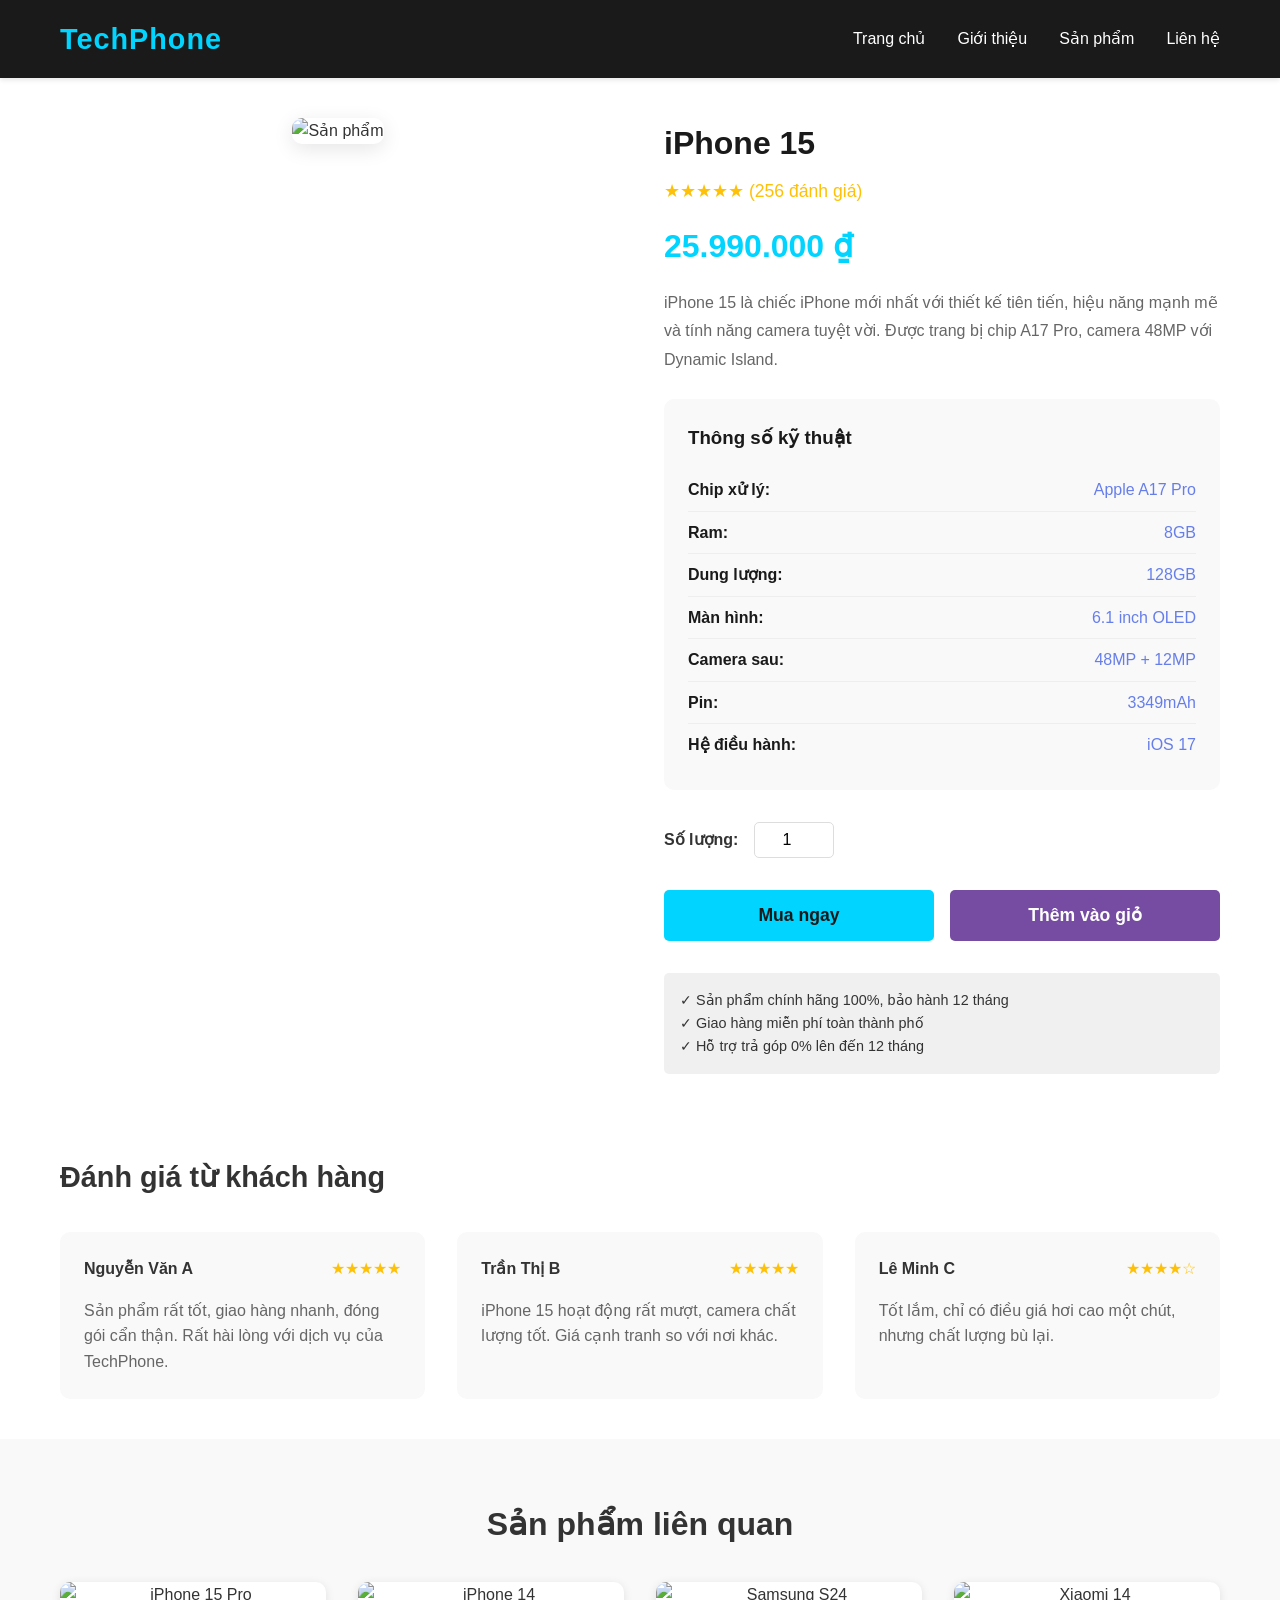
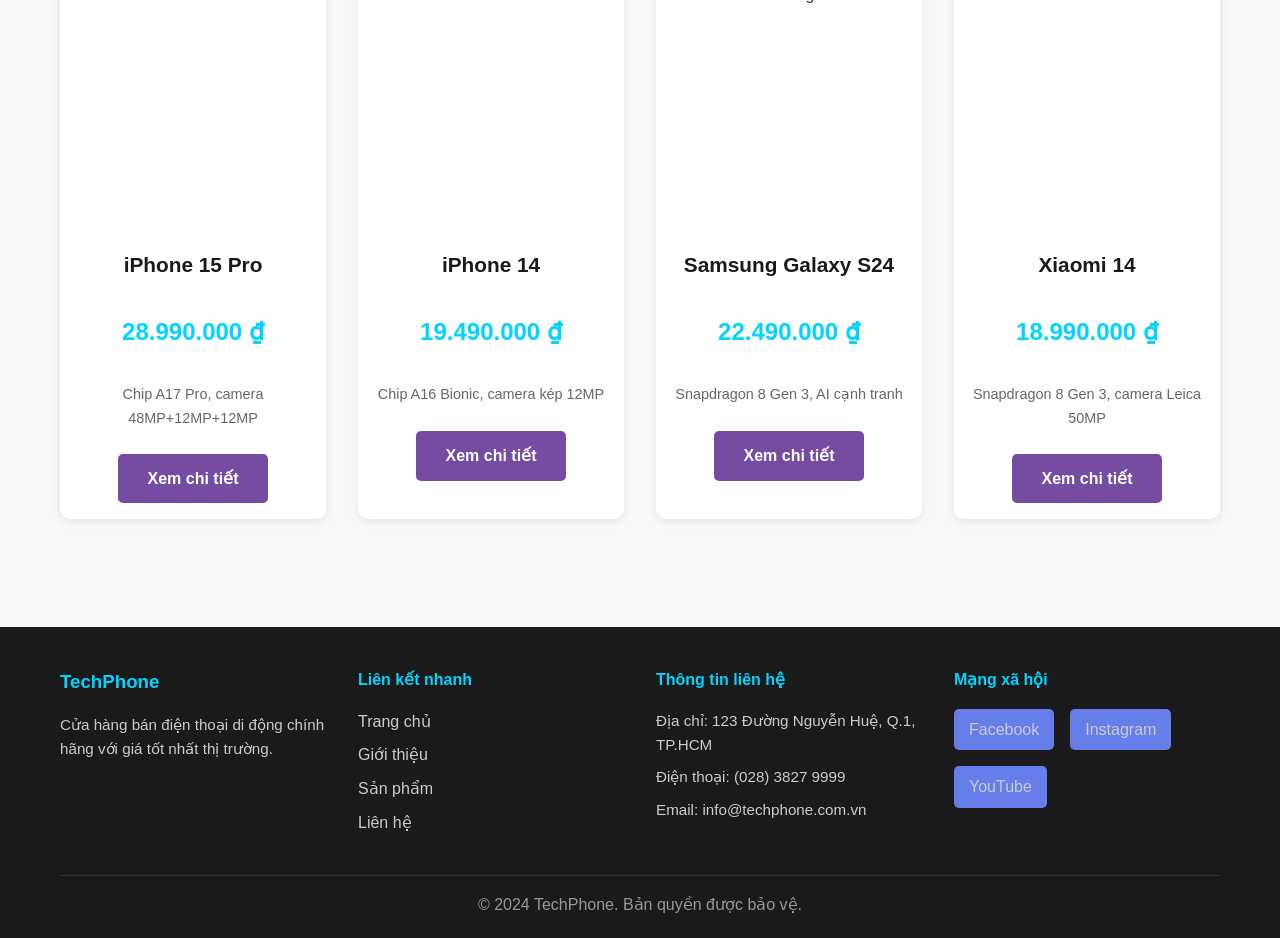
==== html/chi-tiet.html @ f8cf6108 "up1" ====
<!DOCTYPE html>
<html lang="vi">
<head>
    <meta charset="UTF-8">
    <meta name="viewport" content="width=device-width, initial-scale=1.0">
    <title>Chi tiết sản phẩm - TechPhone</title>
    <link rel="stylesheet" href="../css/style.css">
    <style>
        .product-detail {
            padding: 40px 20px;
        }

        .product-detail-container {
            display: grid;
            grid-template-columns: 1fr 1fr;
            gap: 3rem;
            align-items: start;
        }

        .product-image {
            text-align: center;
        }

        .product-image img {
            max-width: 100%;
            height: auto;
            border-radius: 10px;
            box-shadow: 0 5px 20px rgba(0,0,0,0.1);
        }

        .product-info h2 {
            font-size: 2rem;
            margin-bottom: 0.5rem;
            color: #1a1a1a;
        }

        .rating {
            color: #ffc107;
            margin-bottom: 1rem;
            font-size: 1.1rem;
        }

        .price {
            font-size: 2rem;
            color: #00d4ff;
            font-weight: bold;
            margin: 1rem 0;
        }

        .description-full {
            color: #666;
            line-height: 1.8;
            margin-bottom: 1.5rem;
        }

        .specifications {
            background-color: #f9f9f9;
            padding: 1.5rem;
            border-radius: 10px;
            margin-bottom: 2rem;
        }

        .specifications h3 {
            margin-bottom: 1rem;
            color: #1a1a1a;
        }

        .spec-item {
            display: flex;
            justify-content: space-between;
            padding: 0.5rem 0;
            border-bottom: 1px solid #eee;
        }

        .spec-item:last-child {
            border-bottom: none;
        }

        .spec-label {
            font-weight: 600;
            color: #1a1a1a;
        }

        .spec-value {
            color: #667eea;
        }

        .quantity-selector {
            display: flex;
            align-items: center;
            gap: 1rem;
            margin-bottom: 2rem;
        }

        .quantity-selector label {
            font-weight: 600;
        }

        .quantity-selector input {
            width: 80px;
            padding: 0.5rem;
            border: 1px solid #ddd;
            border-radius: 5px;
            text-align: center;
            font-size: 1rem;
        }

        .action-buttons {
            display: flex;
            gap: 1rem;
            flex-wrap: wrap;
            margin-bottom: 2rem;
        }

        .btn-large {
            flex: 1;
            min-width: 150px;
            padding: 15px;
            font-size: 1.1rem;
        }

        .related-products {
            padding: 60px 20px;
            background-color: #f9f9f9;
        }

        .related-products h2 {
            text-align: center;
            font-size: 2rem;
            margin-bottom: 2rem;
        }

        @media (max-width: 768px) {
            .product-detail-container {
                grid-template-columns: 1fr;
            }

            .product-info h2 {
                font-size: 1.5rem;
            }

            .price {
                font-size: 1.5rem;
            }

            .action-buttons {
                flex-direction: column;
            }

            .btn-large {
                min-width: auto;
                width: 100%;
            }
        }
    </style>
</head>
<body>
    <!-- Navigation -->
    <nav class="navbar">
        <div class="container">
            <div class="logo">
                <h1>TechPhone</h1>
            </div>
            <ul class="nav-menu">
                <li><a href="../index.html">Trang chủ</a></li>
                <li><a href="gioi-thieu.html">Giới thiệu</a></li>
                <li><a href="san-pham.html">Sản phẩm</a></li>
                <li><a href="lien-he.html">Liên hệ</a></li>
            </ul>
            <div class="hamburger">
                <span></span>
                <span></span>
                <span></span>
            </div>
        </div>
    </nav>

    <!-- Product Detail Section -->
    <section class="product-detail">
        <div class="container">
            <div class="product-detail-container">
                <!-- Product Image -->
                <div class="product-image">
                    <img id="productImage" src="https://via.placeholder.com/400x500?text=iPhone+15" alt="Sản phẩm">
                </div>

                <!-- Product Info -->
                <div class="product-info">
                    <h2 id="productName">iPhone 15</h2>
                    <div class="rating">★★★★★ (256 đánh giá)</div>
                    <div class="price" id="productPrice">25.990.000 ₫</div>

                    <p class="description-full" id="productDescription">
                        iPhone 15 là chiếc iPhone mới nhất với thiết kế tiên tiến, hiệu năng mạnh mẽ và tính năng camera tuyệt vời. 
                        Được trang bị chip A17 Pro, camera 48MP với Dynamic Island.
                    </p>

                    <!-- Specifications -->
                    <div class="specifications">
                        <h3>Thông số kỹ thuật</h3>
                        <div class="spec-item">
                            <span class="spec-label">Chip xử lý:</span>
                            <span class="spec-value" id="specChip">Apple A17 Pro</span>
                        </div>
                        <div class="spec-item">
                            <span class="spec-label">Ram:</span>
                            <span class="spec-value" id="specRam">8GB</span>
                        </div>
                        <div class="spec-item">
                            <span class="spec-label">Dung lượng:</span>
                            <span class="spec-value" id="specStorage">128GB</span>
                        </div>
                        <div class="spec-item">
                            <span class="spec-label">Màn hình:</span>
                            <span class="spec-value" id="specScreen">6.1 inch OLED</span>
                        </div>
                        <div class="spec-item">
                            <span class="spec-label">Camera sau:</span>
                            <span class="spec-value" id="specCamera">48MP + 12MP</span>
                        </div>
                        <div class="spec-item">
                            <span class="spec-label">Pin:</span>
                            <span class="spec-value" id="specBattery">3349mAh</span>
                        </div>
                        <div class="spec-item">
                            <span class="spec-label">Hệ điều hành:</span>
                            <span class="spec-value" id="specOS">iOS 17</span>
                        </div>
                    </div>

                    <!-- Quantity Selector -->
                    <div class="quantity-selector">
                        <label for="quantity">Số lượng:</label>
                        <input type="number" id="quantity" min="1" max="10" value="1">
                    </div>

                    <!-- Action Buttons -->
                    <div class="action-buttons">
                        <button class="btn btn-primary btn-large" onclick="buyNow()">Mua ngay</button>
                        <button class="btn btn-secondary btn-large" onclick="addToCart()">Thêm vào giỏ</button>
                    </div>

                    <!-- Additional Info -->
                    <div style="background-color: #f0f0f0; padding: 1rem; border-radius: 5px; font-size: 0.9rem;">
                        <p>✓ Sản phẩm chính hãng 100%, bảo hành 12 tháng</p>
                        <p>✓ Giao hàng miễn phí toàn thành phố</p>
                        <p>✓ Hỗ trợ trả góp 0% lên đến 12 tháng</p>
                    </div>
                </div>
            </div>
        </div>
    </section>

    <!-- Reviews Section -->
    <section style="padding: 40px 20px; background-color: white;">
        <div class="container">
            <h2 style="font-size: 1.8rem; margin-bottom: 2rem;">Đánh giá từ khách hàng</h2>
            <div style="display: grid; grid-template-columns: repeat(auto-fit, minmax(300px, 1fr)); gap: 2rem;">
                <div style="background-color: #f9f9f9; padding: 1.5rem; border-radius: 10px;">
                    <div style="display: flex; justify-content: space-between; align-items: center; margin-bottom: 1rem;">
                        <strong>Nguyễn Văn A</strong>
                        <span style="color: #ffc107;">★★★★★</span>
                    </div>
                    <p style="color: #666;">Sản phẩm rất tốt, giao hàng nhanh, đóng gói cẩn thận. Rất hài lòng với dịch vụ của TechPhone.</p>
                </div>
                <div style="background-color: #f9f9f9; padding: 1.5rem; border-radius: 10px;">
                    <div style="display: flex; justify-content: space-between; align-items: center; margin-bottom: 1rem;">
                        <strong>Trần Thị B</strong>
                        <span style="color: #ffc107;">★★★★★</span>
                    </div>
                    <p style="color: #666;">iPhone 15 hoạt động rất mượt, camera chất lượng tốt. Giá cạnh tranh so với nơi khác.</p>
                </div>
                <div style="background-color: #f9f9f9; padding: 1.5rem; border-radius: 10px;">
                    <div style="display: flex; justify-content: space-between; align-items: center; margin-bottom: 1rem;">
                        <strong>Lê Minh C</strong>
                        <span style="color: #ffc107;">★★★★☆</span>
                    </div>
                    <p style="color: #666;">Tốt lắm, chỉ có điều giá hơi cao một chút, nhưng chất lượng bù lại.</p>
                </div>
            </div>
        </div>
    </section>

    <!-- Related Products -->
    <section class="related-products">
        <div class="container">
            <h2>Sản phẩm liên quan</h2>
            <div class="products-grid">
                <div class="product-card">
                    <img src="https://via.placeholder.com/250x300?text=iPhone+15+Pro" alt="iPhone 15 Pro">
                    <h3>iPhone 15 Pro</h3>
                    <p class="price">28.990.000 ₫</p>
                    <p class="description">Chip A17 Pro, camera 48MP+12MP+12MP</p>
                    <a href="chi-tiet.html" class="btn btn-secondary">Xem chi tiết</a>
                </div>

                <div class="product-card">
                    <img src="https://via.placeholder.com/250x300?text=iPhone+14" alt="iPhone 14">
                    <h3>iPhone 14</h3>
                    <p class="price">19.490.000 ₫</p>
                    <p class="description">Chip A16 Bionic, camera kép 12MP</p>
                    <a href="chi-tiet.html" class="btn btn-secondary">Xem chi tiết</a>
                </div>

                <div class="product-card">
                    <img src="https://via.placeholder.com/250x300?text=Samsung+S24" alt="Samsung S24">
                    <h3>Samsung Galaxy S24</h3>
                    <p class="price">22.490.000 ₫</p>
                    <p class="description">Snapdragon 8 Gen 3, AI cạnh tranh</p>
                    <a href="chi-tiet.html" class="btn btn-secondary">Xem chi tiết</a>
                </div>

                <div class="product-card">
                    <img src="https://via.placeholder.com/250x300?text=Xiaomi+14" alt="Xiaomi 14">
                    <h3>Xiaomi 14</h3>
                    <p class="price">18.990.000 ₫</p>
                    <p class="description">Snapdragon 8 Gen 3, camera Leica 50MP</p>
                    <a href="chi-tiet.html" class="btn btn-secondary">Xem chi tiết</a>
                </div>
            </div>
        </div>
    </section>

    <!-- Footer -->
    <footer class="footer">
        <div class="container">
            <div class="footer-content">
                <div class="footer-section">
                    <h3>TechPhone</h3>
                    <p>Cửa hàng bán điện thoại di động chính hãng với giá tốt nhất thị trường.</p>
                </div>
                <div class="footer-section">
                    <h4>Liên kết nhanh</h4>
                    <ul>
                        <li><a href="../index.html">Trang chủ</a></li>
                        <li><a href="gioi-thieu.html">Giới thiệu</a></li>
                        <li><a href="san-pham.html">Sản phẩm</a></li>
                        <li><a href="lien-he.html">Liên hệ</a></li>
                    </ul>
                </div>
                <div class="footer-section">
                    <h4>Thông tin liên hệ</h4>
                    <p>Địa chỉ: 123 Đường Nguyễn Huệ, Q.1, TP.HCM</p>
                    <p>Điện thoại: (028) 3827 9999</p>
                    <p>Email: info@techphone.com.vn</p>
                </div>
                <div class="footer-section">
                    <h4>Mạng xã hội</h4>
                    <div class="social-links">
                        <a href="#" class="social-icon">Facebook</a>
                        <a href="#" class="social-icon">Instagram</a>
                        <a href="#" class="social-icon">YouTube</a>
                    </div>
                </div>
            </div>
            <div class="footer-bottom">
                <p>&copy; 2024 TechPhone. Bản quyền được bảo vệ.</p>
            </div>
        </div>
    </footer>

    <script src="../js/script.js"></script>
    <script>
        function addToCart() {
            const quantity = document.getElementById('quantity').value;
            const productName = document.getElementById('productName').textContent;
            alert('Đã thêm ' + quantity + ' ' + productName + ' vào giỏ hàng!');
        }

        function buyNow() {
            const quantity = document.getElementById('quantity').value;
            const productName = document.getElementById('productName').textContent;
            alert('Tiến hành thanh toán cho ' + quantity + ' ' + productName + '!');
        }
    </script>
</body>
</html>
---- css/style.css ----
/* Reset và Base Styles */
* {
    margin: 0;
    padding: 0;
    box-sizing: border-box;
}

html {
    scroll-behavior: smooth;
}

body {
    font-family: 'Segoe UI', Tahoma, Geneva, Verdana, sans-serif;
    line-height: 1.6;
    color: #333;
    background-color: #fff;
}

.container {
    max-width: 1200px;
    margin: 0 auto;
    padding: 0 20px;
}

/* Navigation */
.navbar {
    background-color: #1a1a1a;
    padding: 1rem 0;
    position: sticky;
    top: 0;
    z-index: 100;
    box-shadow: 0 2px 5px rgba(0,0,0,0.1);
}

.navbar .container {
    display: flex;
    justify-content: space-between;
    align-items: center;
}

.logo h1 {
    color: #00d4ff;
    font-size: 1.8rem;
    font-weight: bold;
    letter-spacing: 1px;
}

.nav-menu {
    display: flex;
    list-style: none;
    gap: 2rem;
}

.nav-menu a {
    color: #fff;
    text-decoration: none;
    font-weight: 500;
    transition: color 0.3s ease;
    padding: 0.5rem 0;
    border-bottom: 2px solid transparent;
}

.nav-menu a:hover,
.nav-menu a.active {
    color: #00d4ff;
    border-bottom-color: #00d4ff;
}

.hamburger {
    display: none;
    flex-direction: column;
    cursor: pointer;
}

.hamburger span {
    width: 25px;
    height: 3px;
    background-color: #fff;
    margin: 5px 0;
    transition: 0.3s;
}

/* Hero Section */
.hero {
    background: linear-gradient(135deg, #667eea 0%, #764ba2 100%);
    color: white;
    padding: 120px 20px;
    text-align: center;
    min-height: 400px;
    display: flex;
    align-items: center;
    justify-content: center;
}

.hero-content h2 {
    font-size: 3rem;
    margin-bottom: 1rem;
    animation: fadeInDown 0.8s ease;
}

.hero-content p {
    font-size: 1.3rem;
    margin-bottom: 2rem;
    opacity: 0.9;
    animation: fadeInUp 0.8s ease 0.2s both;
}

@keyframes fadeInDown {
    from {
        opacity: 0;
        transform: translateY(-30px);
    }
    to {
        opacity: 1;
        transform: translateY(0);
    }
}

@keyframes fadeInUp {
    from {
        opacity: 0;
        transform: translateY(30px);
    }
    to {
        opacity: 1;
        transform: translateY(0);
    }
}

/* Buttons */
.btn {
    display: inline-block;
    padding: 12px 30px;
    border: none;
    border-radius: 5px;
    font-size: 1rem;
    font-weight: 600;
    cursor: pointer;
    text-decoration: none;
    transition: all 0.3s ease;
    text-align: center;
}

.btn-primary {
    background-color: #00d4ff;
    color: #1a1a1a;
}

.btn-primary:hover {
    background-color: #00b3d4;
    transform: translateY(-3px);
    box-shadow: 0 5px 15px rgba(0, 212, 255, 0.3);
}

.btn-secondary {
    background-color: #764ba2;
    color: white;
}

.btn-secondary:hover {
    background-color: #5a3682;
    transform: translateY(-3px);
}

/* Featured Products Section */
.featured-products {
    padding: 80px 20px;
    background-color: #f9f9f9;
}

.featured-products .container h2 {
    text-align: center;
    font-size: 2.5rem;
    margin-bottom: 3rem;
    color: #1a1a1a;
}

.products-grid {
    display: grid;
    grid-template-columns: repeat(auto-fit, minmax(250px, 1fr));
    gap: 2rem;
    margin-bottom: 3rem;
}

.product-card {
    background: white;
    border-radius: 10px;
    overflow: hidden;
    box-shadow: 0 2px 10px rgba(0,0,0,0.1);
    transition: all 0.3s ease;
    text-align: center;
}

.product-card:hover {
    transform: translateY(-10px);
    box-shadow: 0 10px 25px rgba(0,0,0,0.2);
}

.product-card img {
    width: 100%;
    height: 250px;
    object-fit: cover;
    display: block;
}

.product-card h3 {
    padding: 1rem 1rem 0.5rem;
    font-size: 1.3rem;
    color: #1a1a1a;
}

.product-card .price {
    color: #00d4ff;
    font-size: 1.5rem;
    font-weight: bold;
    padding: 0.5rem 1rem;
}

.product-card .description {
    padding: 0.5rem 1rem;
    color: #666;
    font-size: 0.9rem;
    min-height: 40px;
}

.product-card .btn {
    margin: 1rem;
}

.text-center {
    text-align: center;
}

/* Features Section */
.features {
    padding: 80px 20px;
    background-color: white;
}

.features .container h2 {
    text-align: center;
    font-size: 2.5rem;
    margin-bottom: 3rem;
    color: #1a1a1a;
}

.features-grid {
    display: grid;
    grid-template-columns: repeat(auto-fit, minmax(200px, 1fr));
    gap: 2rem;
}

.feature-item {
    text-align: center;
    padding: 2rem;
    background-color: #f9f9f9;
    border-radius: 10px;
    transition: all 0.3s ease;
}

.feature-item:hover {
    transform: translateY(-5px);
    background-color: #f0f0f0;
}

.feature-icon {
    font-size: 3rem;
    margin-bottom: 1rem;
}

.feature-item h3 {
    font-size: 1.3rem;
    margin-bottom: 0.5rem;
    color: #1a1a1a;
}

.feature-item p {
    color: #666;
    font-size: 0.95rem;
}

/* Newsletter Section */
.newsletter {
    background: linear-gradient(135deg, #667eea 0%, #764ba2 100%);
    color: white;
    padding: 60px 20px;
    text-align: center;
}

.newsletter h2 {
    font-size: 2rem;
    margin-bottom: 0.5rem;
}

.newsletter p {
    margin-bottom: 2rem;
    font-size: 1.1rem;
}

.newsletter-form {
    display: flex;
    max-width: 500px;
    margin: 0 auto;
    gap: 0.5rem;
    flex-wrap: wrap;
    justify-content: center;
}

.newsletter-form input {
    flex: 1;
    min-width: 250px;
    padding: 12px 20px;
    border: none;
    border-radius: 5px;
    font-size: 1rem;
}

.newsletter-form input:focus {
    outline: none;
    box-shadow: 0 0 10px rgba(255,255,255,0.3);
}

.newsletter-form .btn {
    white-space: nowrap;
}

/* Footer */
.footer {
    background-color: #1a1a1a;
    color: #ccc;
    padding: 40px 20px 20px;
}

.footer-content {
    display: grid;
    grid-template-columns: repeat(auto-fit, minmax(250px, 1fr));
    gap: 2rem;
    margin-bottom: 2rem;
}

.footer-section h3,
.footer-section h4 {
    color: #00d4ff;
    margin-bottom: 1rem;
}

.footer-section p {
    margin-bottom: 0.5rem;
    font-size: 0.95rem;
}

.footer-section ul {
    list-style: none;
}

.footer-section ul li {
    margin-bottom: 0.5rem;
}

.footer-section a {
    color: #ccc;
    text-decoration: none;
    transition: color 0.3s ease;
}

.footer-section a:hover {
    color: #00d4ff;
}

.social-links {
    display: flex;
    gap: 1rem;
    flex-wrap: wrap;
}

.social-icon {
    display: inline-block;
    padding: 8px 15px;
    background-color: #667eea;
    border-radius: 5px;
    transition: all 0.3s ease;
}

.social-icon:hover {
    background-color: #00d4ff;
    color: #1a1a1a;
}

.footer-bottom {
    border-top: 1px solid #333;
    padding-top: 1rem;
    text-align: center;
    color: #999;
}

/* Responsive Design */
@media (max-width: 768px) {
    .hamburger {
        display: flex;
    }

    .nav-menu {
        position: absolute;
        left: -100%;
        top: 70px;
        flex-direction: column;
        background-color: #1a1a1a;
        width: 100%;
        text-align: center;
        transition: 0.3s;
        gap: 0;
        padding: 2rem 0;
    }

    .nav-menu.active {
        left: 0;
    }

    .nav-menu li {
        padding: 1rem 0;
    }

    .hero-content h2 {
        font-size: 2rem;
    }

    .hero-content p {
        font-size: 1rem;
    }

    .featured-products .container h2 {
        font-size: 2rem;
    }

    .products-grid {
        grid-template-columns: repeat(auto-fit, minmax(180px, 1fr));
        gap: 1rem;
    }

    .features .container h2 {
        font-size: 2rem;
    }

    .newsletter-form {
        flex-direction: column;
    }

    .newsletter-form input,
    .newsletter-form .btn {
        width: 100%;
    }

    .newsletter h2 {
        font-size: 1.5rem;
    }

    .footer-content {
        grid-template-columns: 1fr;
    }
}

@media (max-width: 480px) {
    .logo h1 {
        font-size: 1.3rem;
    }

    .nav-menu {
        gap: 0;
    }

    .hero-content h2 {
        font-size: 1.5rem;
    }

    .featured-products .container h2,
    .features .container h2 {
        font-size: 1.5rem;
    }

    .products-grid {
        grid-template-columns: 1fr;
    }

    .product-card img {
        height: 200px;
    }

    .features-grid {
        grid-template-columns: 1fr;
    }
}
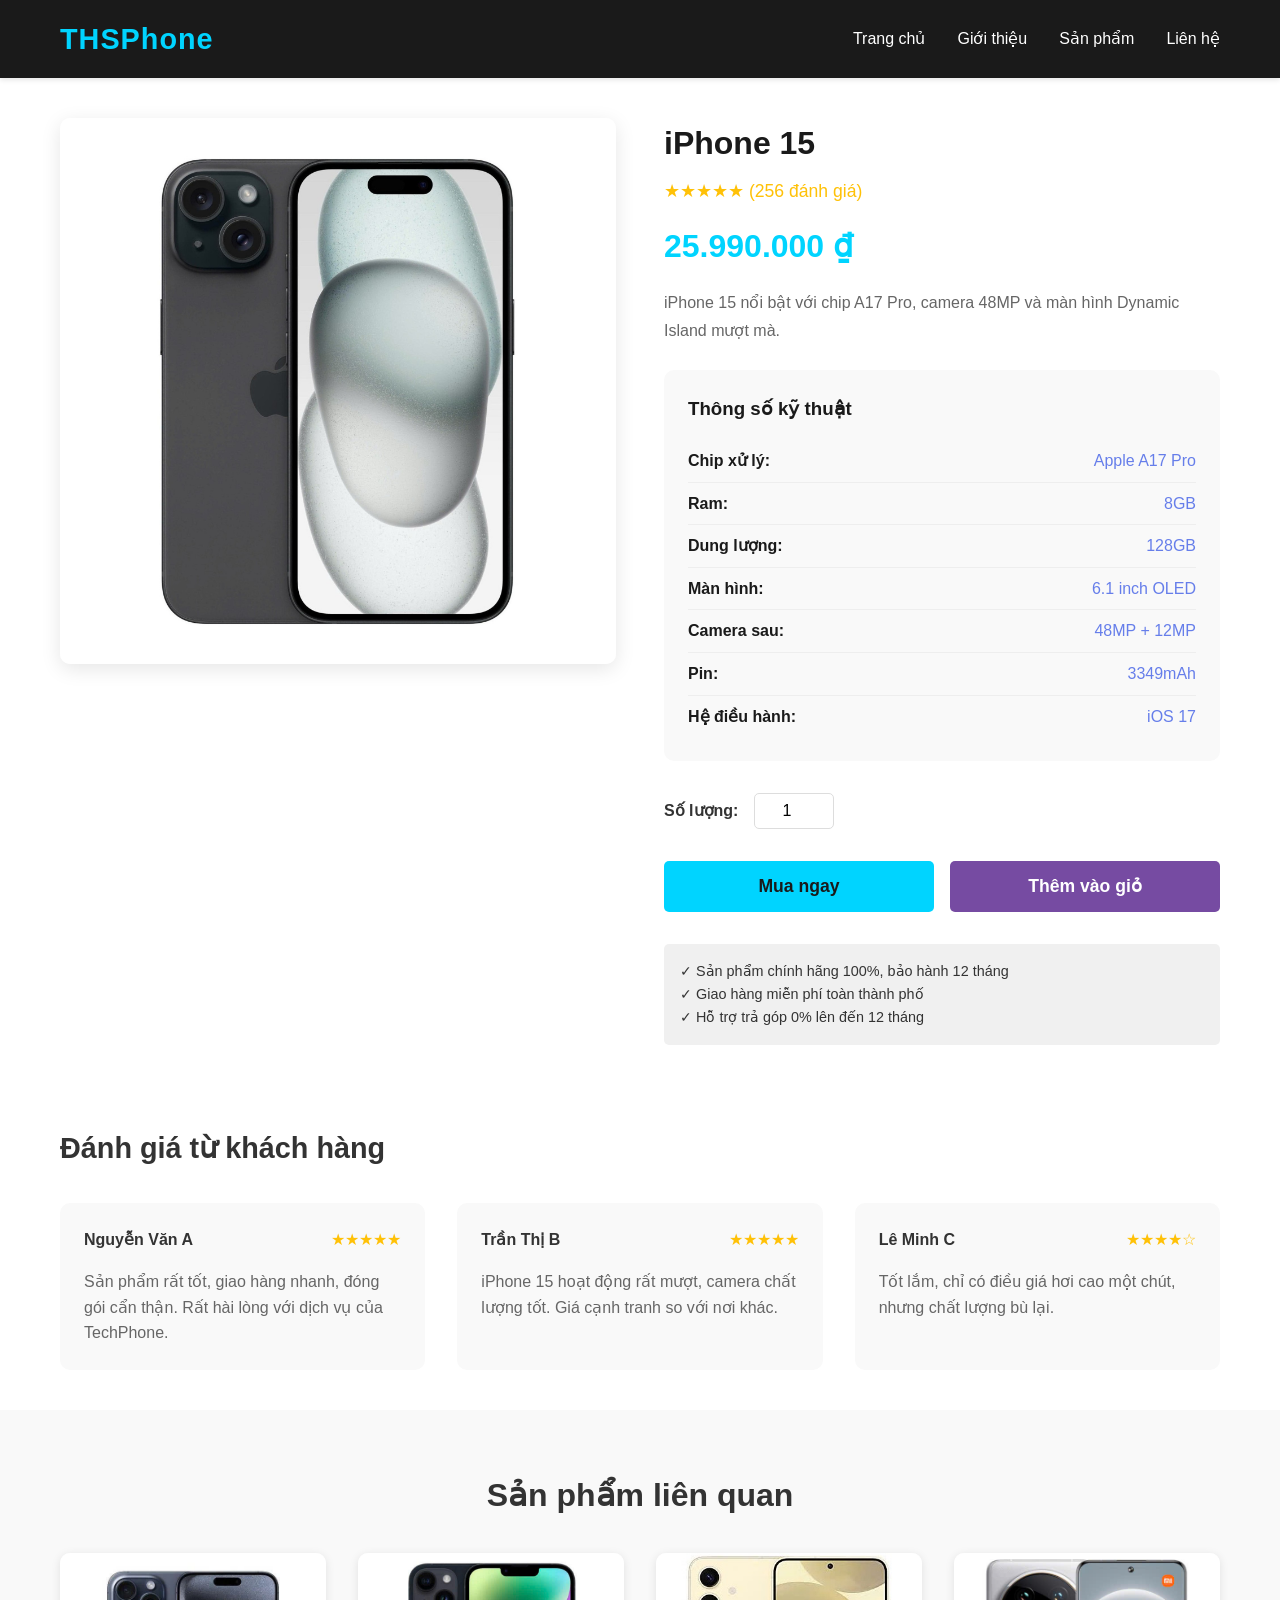
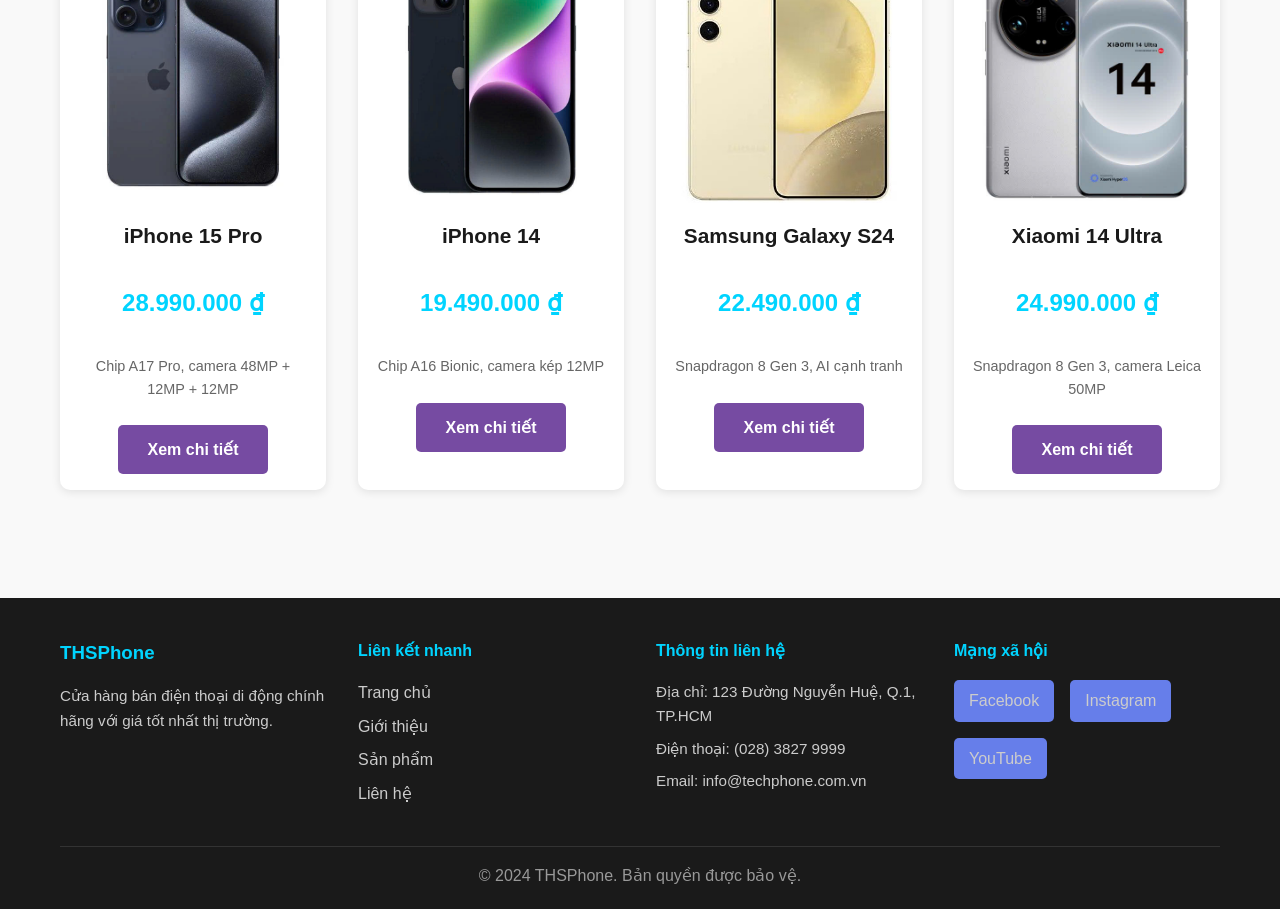
==== commit 9f2aa6e6: "up2/2505" ====
--- a/html/chi-tiet.html
+++ b/html/chi-tiet.html
@@ -3,7 +3,7 @@
 <head>
     <meta charset="UTF-8">
     <meta name="viewport" content="width=device-width, initial-scale=1.0">
-    <title>Chi tiết sản phẩm - TechPhone</title>
+    <title>Chi tiết sản phẩm - THSPhone</title>
     <link rel="stylesheet" href="../css/style.css">
     <style>
         .product-detail {
@@ -159,7 +159,7 @@
     <nav class="navbar">
         <div class="container">
             <div class="logo">
-                <h1>TechPhone</h1>
+                <h1>THSPhone</h1>
             </div>
             <ul class="nav-menu">
                 <li><a href="../index.html">Trang chủ</a></li>
@@ -181,7 +181,7 @@
             <div class="product-detail-container">
                 <!-- Product Image -->
                 <div class="product-image">
-                    <img id="productImage" src="https://via.placeholder.com/400x500?text=iPhone+15" alt="Sản phẩm">
+                    <img id="productImage" src="../assets/images/iphone-15.jpg" alt="Sản phẩm">
                 </div>
 
                 <!-- Product Info -->
@@ -287,35 +287,35 @@
             <h2>Sản phẩm liên quan</h2>
             <div class="products-grid">
                 <div class="product-card">
-                    <img src="https://via.placeholder.com/250x300?text=iPhone+15+Pro" alt="iPhone 15 Pro">
+                    <img src="../assets/images/iphone-15-pro.jpg" alt="iPhone 15 Pro" onerror="this.src='https://via.placeholder.com/250x300?text=iPhone+15+Pro'">
                     <h3>iPhone 15 Pro</h3>
                     <p class="price">28.990.000 ₫</p>
-                    <p class="description">Chip A17 Pro, camera 48MP+12MP+12MP</p>
-                    <a href="chi-tiet.html" class="btn btn-secondary">Xem chi tiết</a>
+                    <p class="description">Chip A17 Pro, camera 48MP + 12MP + 12MP</p>
+                    <a href="chi-tiet.html?id=iphone15pro" class="btn btn-secondary">Xem chi tiết</a>
                 </div>
 
                 <div class="product-card">
-                    <img src="https://via.placeholder.com/250x300?text=iPhone+14" alt="iPhone 14">
+                    <img src="../assets/images/iphone-14.jpg" alt="iPhone 14" onerror="this.src='https://via.placeholder.com/250x300?text=iPhone+14'">
                     <h3>iPhone 14</h3>
                     <p class="price">19.490.000 ₫</p>
                     <p class="description">Chip A16 Bionic, camera kép 12MP</p>
-                    <a href="chi-tiet.html" class="btn btn-secondary">Xem chi tiết</a>
+                    <a href="chi-tiet.html?id=iphone14" class="btn btn-secondary">Xem chi tiết</a>
                 </div>
 
                 <div class="product-card">
-                    <img src="https://via.placeholder.com/250x300?text=Samsung+S24" alt="Samsung S24">
+                    <img src="../assets/images/samsung-s24.jpg" alt="Samsung S24" onerror="this.src='https://via.placeholder.com/250x300?text=Samsung+S24'">
                     <h3>Samsung Galaxy S24</h3>
                     <p class="price">22.490.000 ₫</p>
                     <p class="description">Snapdragon 8 Gen 3, AI cạnh tranh</p>
-                    <a href="chi-tiet.html" class="btn btn-secondary">Xem chi tiết</a>
+                    <a href="chi-tiet.html?id=s24" class="btn btn-secondary">Xem chi tiết</a>
                 </div>
 
                 <div class="product-card">
-                    <img src="https://via.placeholder.com/250x300?text=Xiaomi+14" alt="Xiaomi 14">
-                    <h3>Xiaomi 14</h3>
-                    <p class="price">18.990.000 ₫</p>
+                    <img src="../assets/images/xiaomi-14-ultra.jpg" alt="Xiaomi 14 Ultra" onerror="this.src='https://via.placeholder.com/250x300?text=Xiaomi+14+Ultra'">
+                    <h3>Xiaomi 14 Ultra</h3>
+                    <p class="price">24.990.000 ₫</p>
                     <p class="description">Snapdragon 8 Gen 3, camera Leica 50MP</p>
-                    <a href="chi-tiet.html" class="btn btn-secondary">Xem chi tiết</a>
+                    <a href="chi-tiet.html?id=xiaomi14ultra" class="btn btn-secondary">Xem chi tiết</a>
                 </div>
             </div>
         </div>
@@ -326,7 +326,7 @@
         <div class="container">
             <div class="footer-content">
                 <div class="footer-section">
-                    <h3>TechPhone</h3>
+                    <h3>THSPhone</h3>
                     <p>Cửa hàng bán điện thoại di động chính hãng với giá tốt nhất thị trường.</p>
                 </div>
                 <div class="footer-section">
@@ -354,13 +354,220 @@
                 </div>
             </div>
             <div class="footer-bottom">
-                <p>&copy; 2024 TechPhone. Bản quyền được bảo vệ.</p>
+                <p>&copy; 2024 THSPhone. Bản quyền được bảo vệ.</p>
             </div>
         </div>
     </footer>
 
     <script src="../js/script.js"></script>
     <script>
+        const productCatalog = {
+            iphone15pro: {
+                name: 'iPhone 15 Pro Max',
+                image: '../assets/images/iphone-15-pro.jpg',
+                price: '30.490.000 ₫',
+                description: 'iPhone 15 Pro Max sở hữu chip A17 Pro, camera 48MP, màn hình 6.7 inch và thân titanium sang trọng.',
+                specs: {
+                    chip: 'Apple A17 Pro',
+                    ram: '8GB',
+                    storage: '256GB',
+                    screen: '6.7 inch OLED',
+                    camera: '48MP + 12MP + 12MP',
+                    battery: '4422mAh',
+                    os: 'iOS 17'
+                }
+            },
+            iphone15: {
+                name: 'iPhone 15',
+                image: '../assets/images/iphone-15.jpg',
+                price: '25.990.000 ₫',
+                description: 'iPhone 15 nổi bật với chip A17 Pro, camera 48MP và màn hình Dynamic Island mượt mà.',
+                specs: {
+                    chip: 'Apple A17 Pro',
+                    ram: '8GB',
+                    storage: '128GB',
+                    screen: '6.1 inch OLED',
+                    camera: '48MP + 12MP',
+                    battery: '3349mAh',
+                    os: 'iOS 17'
+                }
+            },
+            iphone14: {
+                name: 'iPhone 14',
+                image: '../assets/images/iphone-14.jpg',
+                price: '19.490.000 ₫',
+                description: 'iPhone 14 có chip A16 Bionic, camera kép 12MP và thiết kế nhỏ gọn tiện lợi.',
+                specs: {
+                    chip: 'Apple A16 Bionic',
+                    ram: '6GB',
+                    storage: '128GB',
+                    screen: '6.1 inch OLED',
+                    camera: '12MP + 12MP',
+                    battery: '3279mAh',
+                    os: 'iOS 16'
+                }
+            },
+            s24ultra: {
+                name: 'Samsung Galaxy S24 Ultra',
+                image: '../assets/images/samsung-s24-ultra.jpg',
+                price: '28.990.000 ₫',
+                description: 'Samsung S24 Ultra mang đến camera 200MP, bút S Pen tích hợp và sức mạnh Snapdragon 8 Gen 3.',
+                specs: {
+                    chip: 'Snapdragon 8 Gen 3',
+                    ram: '12GB',
+                    storage: '256GB',
+                    screen: '6.8 inch Dynamic AMOLED',
+                    camera: '200MP + 12MP + 10MP + 10MP',
+                    battery: '5000mAh',
+                    os: 'Android 14'
+                }
+            },
+            s24: {
+                name: 'Samsung Galaxy S24',
+                image: '../assets/images/samsung-s24.jpg',
+                price: '22.490.000 ₫',
+                description: 'Samsung Galaxy S24 có hiệu năng mạnh, camera AI và màn hình đẹp cho trải nghiệm cao cấp.',
+                specs: {
+                    chip: 'Snapdragon 8 Gen 3',
+                    ram: '12GB',
+                    storage: '256GB',
+                    screen: '6.2 inch Dynamic AMOLED',
+                    camera: '50MP + 12MP + 10MP',
+                    battery: '4000mAh',
+                    os: 'Android 14'
+                }
+            },
+            a50: {
+                name: 'Samsung Galaxy A50',
+                image: '../assets/images/samsung-a50.jpg',
+                price: '8.990.000 ₫',
+                description: 'Galaxy A50 là lựa chọn giá tốt với pin lâu, camera 48MP và hiệu năng ổn định.',
+                specs: {
+                    chip: 'Exynos 9610',
+                    ram: '4GB',
+                    storage: '128GB',
+                    screen: '6.4 inch Super AMOLED',
+                    camera: '48MP + 8MP + 5MP',
+                    battery: '4000mAh',
+                    os: 'Android 12'
+                }
+            },
+            xiaomi14ultra: {
+                name: 'Xiaomi 14 Ultra',
+                image: '../assets/images/xiaomi-14-ultra.jpg',
+                price: '24.990.000 ₫',
+                description: 'Xiaomi 14 Ultra có camera Leica 50MP, sạc 90W và hiệu năng mạnh mẽ.',
+                specs: {
+                    chip: 'Snapdragon 8 Gen 3',
+                    ram: '12GB',
+                    storage: '256GB',
+                    screen: '6.73 inch AMOLED',
+                    camera: '50MP + 50MP + 50MP',
+                    battery: '5200mAh',
+                    os: 'Android 14'
+                }
+            },
+            xiaomi13: {
+                name: 'Xiaomi 13',
+                image: '../assets/images/xiaomi-13.jpg',
+                price: '13.490.000 ₫',
+                description: 'Xiaomi 13 nổi bật với camera Leica, hiệu năng cao và sạc nhanh 120W.',
+                specs: {
+                    chip: 'Snapdragon 8 Gen 2',
+                    ram: '8GB',
+                    storage: '256GB',
+                    screen: '6.36 inch AMOLED',
+                    camera: '50MP + 13MP + 10MP',
+                    battery: '4500mAh',
+                    os: 'Android 13'
+                }
+            },
+            redmi12: {
+                name: 'Xiaomi Redmi Note 12',
+                image: '../assets/images/xiaomi-redmi.jpg',
+                price: '7.490.000 ₫',
+                description: 'Redmi Note 12 là smartphone giá mềm với pin 5000mAh và camera 50MP.',
+                specs: {
+                    chip: 'MediaTek Helio G88',
+                    ram: '6GB',
+                    storage: '128GB',
+                    screen: '6.67 inch AMOLED',
+                    camera: '50MP + 8MP + 2MP',
+                    battery: '5000mAh',
+                    os: 'Android 13'
+                }
+            },
+            oppofindx7: {
+                name: 'OPPO Find X7',
+                image: '../assets/images/oppo-find-x7.jpg',
+                price: '18.990.000 ₫',
+                description: 'OPPO Find X7 trang bị camera 50MP, chip Snapdragon thế hệ mới và thiết kế cao cấp.',
+                specs: {
+                    chip: 'Snapdragon 8 Gen 3',
+                    ram: '12GB',
+                    storage: '256GB',
+                    screen: '6.7 inch AMOLED',
+                    camera: '50MP + 50MP + 50MP',
+                    battery: '5000mAh',
+                    os: 'Android 14'
+                }
+            },
+            oppireno8: {
+                name: 'OPPO Reno 8',
+                image: '../assets/images/oppo-reno.jpg',
+                price: '10.490.000 ₫',
+                description: 'OPPO Reno 8 có thiết kế mỏng nhẹ, camera AI và sạc nhanh 80W.',
+                specs: {
+                    chip: 'MediaTek Dimensity 7050',
+                    ram: '8GB',
+                    storage: '256GB',
+                    screen: '6.43 inch AMOLED',
+                    camera: '50MP + 8MP + 2MP',
+                    battery: '4500mAh',
+                    os: 'Android 13'
+                }
+            },
+            oppoa76: {
+                name: 'OPPO A76',
+                image: '../assets/images/oppo-a76.jpg',
+                price: '5.990.000 ₫',
+                description: 'OPPO A76 là lựa chọn thân thiện với ngân sách, pin 5000mAh và camera 13MP.',
+                specs: {
+                    chip: 'Snapdragon 680',
+                    ram: '6GB',
+                    storage: '128GB',
+                    screen: '6.56 inch IPS LCD',
+                    camera: '13MP + 2MP',
+                    battery: '5000mAh',
+                    os: 'Android 12'
+                }
+            }
+        };
+
+        function getProductIdFromQuery() {
+            const params = new URLSearchParams(window.location.search);
+            return params.get('id') || 'iphone15';
+        }
+
+        function setProductDetails() {
+            const productId = getProductIdFromQuery();
+            const product = productCatalog[productId] || productCatalog['iphone15'];
+
+            document.title = product.name + ' - Chi tiết sản phẩm';
+            document.getElementById('productName').textContent = product.name;
+            document.getElementById('productImage').src = product.image;
+            document.getElementById('productImage').alt = product.name;
+            document.getElementById('productPrice').textContent = product.price;
+            document.getElementById('productDescription').textContent = product.description;
+            document.getElementById('specChip').textContent = product.specs.chip;
+            document.getElementById('specRam').textContent = product.specs.ram;
+            document.getElementById('specStorage').textContent = product.specs.storage;
+            document.getElementById('specScreen').textContent = product.specs.screen;
+            document.getElementById('specCamera').textContent = product.specs.camera;
+            document.getElementById('specBattery').textContent = product.specs.battery;
+            document.getElementById('specOS').textContent = product.specs.os;
+        }
+
         function addToCart() {
             const quantity = document.getElementById('quantity').value;
             const productName = document.getElementById('productName').textContent;
@@ -372,6 +579,8 @@
             const productName = document.getElementById('productName').textContent;
             alert('Tiến hành thanh toán cho ' + quantity + ' ' + productName + '!');
         }
+
+        document.addEventListener('DOMContentLoaded', setProductDetails);
     </script>
 </body>
 </html>
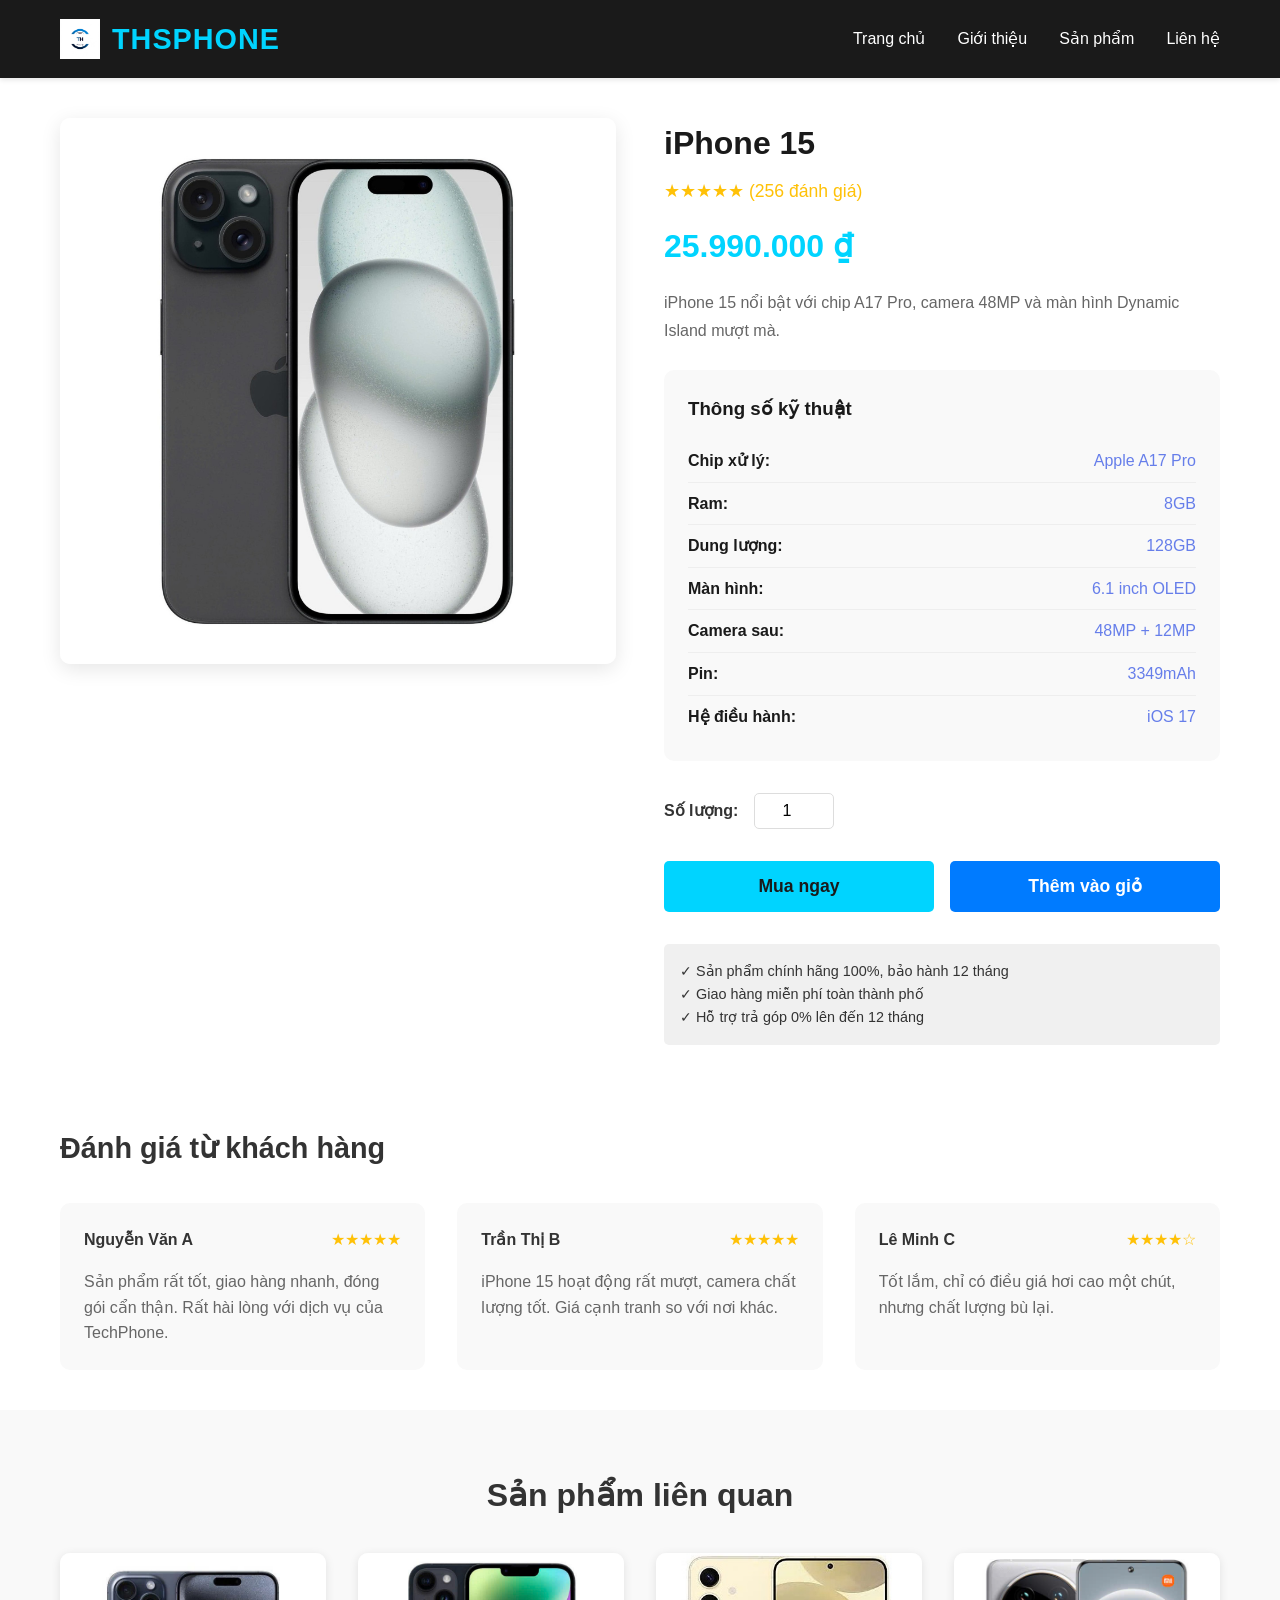
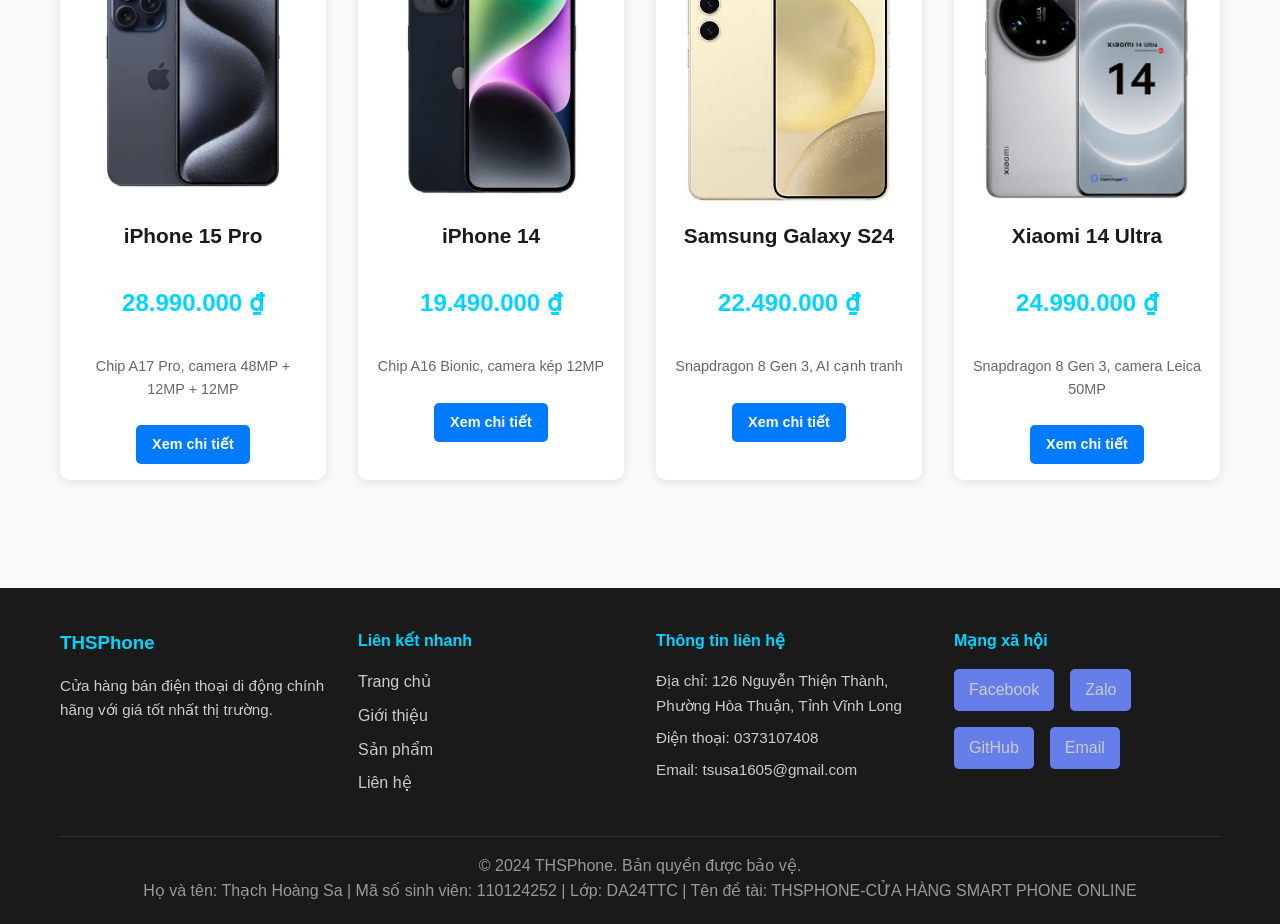
==== commit fe448ea0: "up1/2605" ====
--- a/html/chi-tiet.html
+++ b/html/chi-tiet.html
@@ -5,6 +5,7 @@
     <meta name="viewport" content="width=device-width, initial-scale=1.0">
     <title>Chi tiết sản phẩm - THSPhone</title>
     <link rel="stylesheet" href="../css/style.css">
+    <link rel="icon" href="../assets/logo.jpg" type="image/jpeg">
     <style>
         .product-detail {
             padding: 40px 20px;
@@ -159,7 +160,10 @@
     <nav class="navbar">
         <div class="container">
             <div class="logo">
-                <h1>THSPhone</h1>
+                <a href="../index.html">
+                    <img src="../assets/logo.jpg" alt="THSPHONE Logo">
+                    <span>THSPHONE</span>
+                </a>
             </div>
             <ul class="nav-menu">
                 <li><a href="../index.html">Trang chủ</a></li>
@@ -340,21 +344,23 @@
                 </div>
                 <div class="footer-section">
                     <h4>Thông tin liên hệ</h4>
-                    <p>Địa chỉ: 123 Đường Nguyễn Huệ, Q.1, TP.HCM</p>
-                    <p>Điện thoại: (028) 3827 9999</p>
-                    <p>Email: info@techphone.com.vn</p>
+                    <p>Địa chỉ: 126 Nguyễn Thiện Thành, Phường Hòa Thuận, Tỉnh Vĩnh Long</p>
+                    <p>Điện thoại: 0373107408</p>
+                    <p>Email: <a href="mailto:tsusa1605@gmail.com">tsusa1605@gmail.com</a></p>
                 </div>
                 <div class="footer-section">
                     <h4>Mạng xã hội</h4>
                     <div class="social-links">
-                        <a href="#" class="social-icon">Facebook</a>
-                        <a href="#" class="social-icon">Instagram</a>
-                        <a href="#" class="social-icon">YouTube</a>
+                        <a href="https://www.facebook.com/share/17Vp41mJ8C/" class="social-icon" target="_blank" rel="noreferrer">Facebook</a>
+                        <a href="https://zalo.me/0828255092" class="social-icon" target="_blank" rel="noreferrer">Zalo</a>
+                        <a href="https://github.com/H-Sa24252" class="social-icon" target="_blank" rel="noreferrer">GitHub</a>
+                        <a href="mailto:tsusa1605@gmail.com" class="social-icon">Email</a>
                     </div>
                 </div>
             </div>
             <div class="footer-bottom">
                 <p>&copy; 2024 THSPhone. Bản quyền được bảo vệ.</p>
+                <p>Họ và tên: Thạch Hoàng Sa | Mã số sinh viên: 110124252 | Lớp: DA24TTC | Tên đề tài: THSPHONE-CỬA HÀNG SMART PHONE ONLINE</p>
             </div>
         </div>
     </footer>
--- a/css/style.css
+++ b/css/style.css
@@ -38,7 +38,20 @@
     align-items: center;
 }
 
-.logo h1 {
+.logo a {
+    display: flex;
+    align-items: center;
+    gap: 0.75rem;
+    text-decoration: none;
+}
+
+.logo img {
+    height: 40px;
+    width: auto;
+    display: block;
+}
+
+.logo span {
     color: #00d4ff;
     font-size: 1.8rem;
     font-weight: bold;
@@ -153,13 +166,55 @@
 }
 
 .btn-secondary {
-    background-color: #764ba2;
+    background-color: #007bff;
     color: white;
 }
 
 .btn-secondary:hover {
-    background-color: #5a3682;
+    background-color: #0056cc;
     transform: translateY(-3px);
+}
+
+.product-card .btn {
+    display: inline-flex;
+    justify-content: center;
+    align-items: center;
+    padding: 8px 16px;
+    font-size: 0.9rem;
+    min-width: 0;
+    width: auto;
+    box-sizing: border-box;
+}
+
+.product-card-buttons {
+    display: flex;
+    gap: 0.5rem;
+    flex-direction: column; /* stack vertically */
+    justify-content: center;
+    align-items: center; /* center buttons horizontally */
+    width: 100%;
+    margin-top: 0.75rem;
+}
+
+.product-card-buttons .btn {
+    flex: none;
+    width: 92%; /* near full width but with side padding */
+    max-width: 420px;
+    margin: 0 auto;
+    white-space: nowrap;
+    overflow: hidden;
+    text-overflow: ellipsis;
+}
+
+@media (max-width: 480px) {
+    .product-card .btn {
+        font-size: 0.9rem;
+        padding: 8px 14px;
+        width: 100%;
+    }
+    .product-card-buttons {
+        gap: 0.5rem;
+    }
 }
 
 /* Featured Products Section */
@@ -460,7 +515,7 @@
 }
 
 @media (max-width: 480px) {
-    .logo h1 {
+    .logo span {
         font-size: 1.3rem;
     }
 
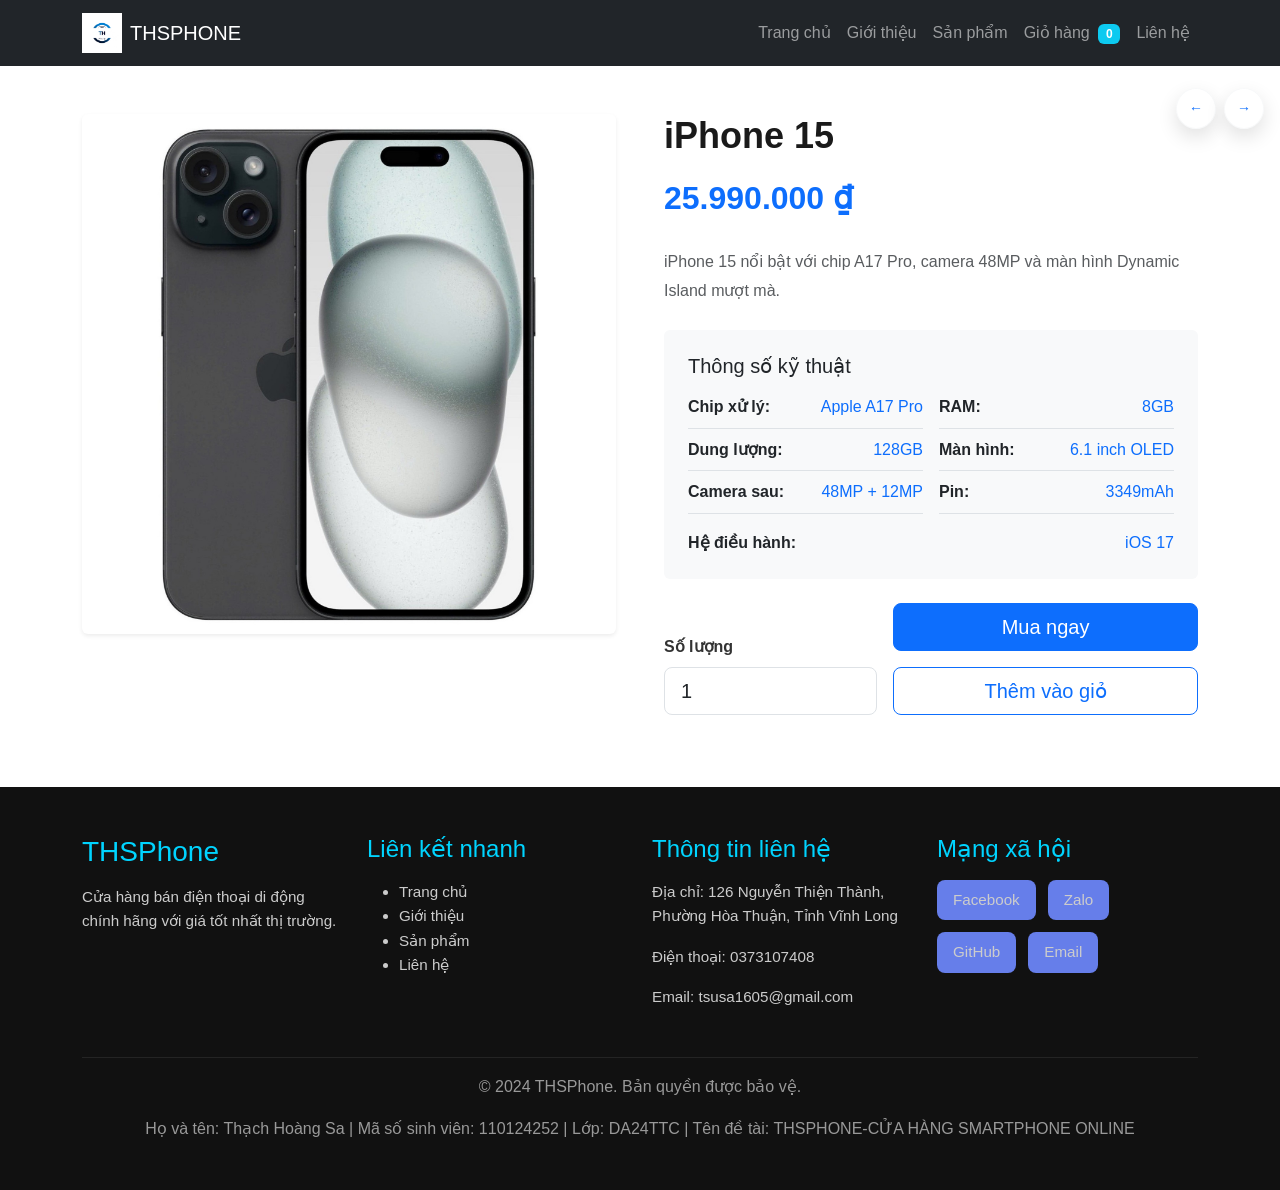
==== commit 3e114d47: "up9/06" ====
--- a/html/chi-tiet.html
+++ b/html/chi-tiet.html
@@ -4,328 +4,126 @@
     <meta charset="UTF-8">
     <meta name="viewport" content="width=device-width, initial-scale=1.0">
     <title>Chi tiết sản phẩm - THSPhone</title>
+    <link href="https://cdn.jsdelivr.net/npm/bootstrap@5.3.8/dist/css/bootstrap.min.css" rel="stylesheet">
     <link rel="stylesheet" href="../css/style.css">
+    <link rel="stylesheet" href="../css/chi-tiet.css">
     <link rel="icon" href="../assets/logo.jpg" type="image/jpeg">
-    <style>
-        .product-detail {
-            padding: 40px 20px;
-        }
-
-        .product-detail-container {
-            display: grid;
-            grid-template-columns: 1fr 1fr;
-            gap: 3rem;
-            align-items: start;
-        }
-
-        .product-image {
-            text-align: center;
-        }
-
-        .product-image img {
-            max-width: 100%;
-            height: auto;
-            border-radius: 10px;
-            box-shadow: 0 5px 20px rgba(0,0,0,0.1);
-        }
-
-        .product-info h2 {
-            font-size: 2rem;
-            margin-bottom: 0.5rem;
-            color: #1a1a1a;
-        }
-
-        .rating {
-            color: #ffc107;
-            margin-bottom: 1rem;
-            font-size: 1.1rem;
-        }
-
-        .price {
-            font-size: 2rem;
-            color: #00d4ff;
-            font-weight: bold;
-            margin: 1rem 0;
-        }
-
-        .description-full {
-            color: #666;
-            line-height: 1.8;
-            margin-bottom: 1.5rem;
-        }
-
-        .specifications {
-            background-color: #f9f9f9;
-            padding: 1.5rem;
-            border-radius: 10px;
-            margin-bottom: 2rem;
-        }
-
-        .specifications h3 {
-            margin-bottom: 1rem;
-            color: #1a1a1a;
-        }
-
-        .spec-item {
-            display: flex;
-            justify-content: space-between;
-            padding: 0.5rem 0;
-            border-bottom: 1px solid #eee;
-        }
-
-        .spec-item:last-child {
-            border-bottom: none;
-        }
-
-        .spec-label {
-            font-weight: 600;
-            color: #1a1a1a;
-        }
-
-        .spec-value {
-            color: #667eea;
-        }
-
-        .quantity-selector {
-            display: flex;
-            align-items: center;
-            gap: 1rem;
-            margin-bottom: 2rem;
-        }
-
-        .quantity-selector label {
-            font-weight: 600;
-        }
-
-        .quantity-selector input {
-            width: 80px;
-            padding: 0.5rem;
-            border: 1px solid #ddd;
-            border-radius: 5px;
-            text-align: center;
-            font-size: 1rem;
-        }
-
-        .action-buttons {
-            display: flex;
-            gap: 1rem;
-            flex-wrap: wrap;
-            margin-bottom: 2rem;
-        }
-
-        .btn-large {
-            flex: 1;
-            min-width: 150px;
-            padding: 15px;
-            font-size: 1.1rem;
-        }
-
-        .related-products {
-            padding: 60px 20px;
-            background-color: #f9f9f9;
-        }
-
-        .related-products h2 {
-            text-align: center;
-            font-size: 2rem;
-            margin-bottom: 2rem;
-        }
-
-        @media (max-width: 768px) {
-            .product-detail-container {
-                grid-template-columns: 1fr;
-            }
-
-            .product-info h2 {
-                font-size: 1.5rem;
-            }
-
-            .price {
-                font-size: 1.5rem;
-            }
-
-            .action-buttons {
-                flex-direction: column;
-            }
-
-            .btn-large {
-                min-width: auto;
-                width: 100%;
-            }
-        }
-    </style>
 </head>
 <body>
-    <!-- Navigation -->
-    <nav class="navbar">
+    <!-- Điều hướng -->
+    <nav class="navbar navbar-expand-lg navbar-dark bg-dark sticky-top">
         <div class="container">
-            <div class="logo">
-                <a href="../index.html">
-                    <img src="../assets/logo.jpg" alt="THSPHONE Logo">
-                    <span>THSPHONE</span>
-                </a>
-            </div>
-            <ul class="nav-menu">
-                <li><a href="../index.html">Trang chủ</a></li>
-                <li><a href="gioi-thieu.html">Giới thiệu</a></li>
-                <li><a href="san-pham.html">Sản phẩm</a></li>
-                <li><a href="lien-he.html">Liên hệ</a></li>
-            </ul>
-            <div class="hamburger">
-                <span></span>
-                <span></span>
-                <span></span>
+            <a class="navbar-brand d-flex align-items-center" href="../index.html">
+                <img src="../assets/logo.jpg" alt="THSPHONE Logo" height="40">
+                <span class="ms-2">THSPHONE</span>
+            </a>
+            <button class="navbar-toggler" type="button" data-bs-toggle="collapse" data-bs-target="#mainNavbar" aria-controls="mainNavbar" aria-expanded="false" aria-label="Toggle navigation">
+                <span class="navbar-toggler-icon"></span>
+            </button>
+            <div class="collapse navbar-collapse" id="mainNavbar">
+                <ul class="navbar-nav ms-auto mb-2 mb-lg-0">
+                    <li class="nav-item"><a class="nav-link" href="../index.html">Trang chủ</a></li>
+                    <li class="nav-item"><a class="nav-link" href="gioi-thieu.html">Giới thiệu</a></li>
+                    <li class="nav-item"><a class="nav-link" href="san-pham.html">Sản phẩm</a></li>
+                    <li class="nav-item"><a class="nav-link" href="gio-hang.html">Giỏ hàng <span id="cartCountBadge" class="badge bg-info ms-1">0</span></a></li>
+                    <li class="nav-item"><a class="nav-link" href="lien-he.html">Liên hệ</a></li>
+                </ul>
             </div>
         </div>
     </nav>
 
-    <!-- Product Detail Section -->
-    <section class="product-detail">
+    <div class="history-control">
+        <button type="button" class="btn btn-outline-light btn-sm" onclick="window.history.back()" title="Quay lại">←</button>
+        <button type="button" class="btn btn-outline-light btn-sm" onclick="window.history.forward()" title="Tiếp theo">→</button>
+    </div>
+
+    <!-- Phần chi tiết sản phẩm -->
+    <section class="product-detail py-5">
         <div class="container">
-            <div class="product-detail-container">
-                <!-- Product Image -->
-                <div class="product-image">
-                    <img id="productImage" src="../assets/images/iphone-15.jpg" alt="Sản phẩm">
+            <div class="row gx-5 gy-4 align-items-start">
+                <div class="col-lg-6">
+                    <div class="card border-0 shadow-sm overflow-hidden">
+                        <img id="productImage" src="../assets/images/iphone-15.jpg" class="card-img-top" alt="Sản phẩm">
+                    </div>
                 </div>
 
-                <!-- Product Info -->
-                <div class="product-info">
-                    <h2 id="productName">iPhone 15</h2>
-                    <div class="rating">★★★★★ (256 đánh giá)</div>
-                    <div class="price" id="productPrice">25.990.000 ₫</div>
+                <div class="col-lg-6">
+                    <div class="product-info">
+                        <h2 id="productName" class="fw-bold mb-3">iPhone 15</h2>
+                        <div class="price fs-2 fw-bold text-primary mb-4" id="productPrice">25.990.000 ₫</div>
 
-                    <p class="description-full" id="productDescription">
-                        iPhone 15 là chiếc iPhone mới nhất với thiết kế tiên tiến, hiệu năng mạnh mẽ và tính năng camera tuyệt vời. 
-                        Được trang bị chip A17 Pro, camera 48MP với Dynamic Island.
-                    </p>
+                        <p class="description-full text-muted mb-4" id="productDescription">
+                            iPhone 15 là chiếc iPhone mới nhất với thiết kế tiên tiến, hiệu năng mạnh mẽ và tính năng camera tuyệt vời.
+                            Được trang bị chip A17 Pro, camera 48MP với Dynamic Island.
+                        </p>
 
-                    <!-- Specifications -->
-                    <div class="specifications">
-                        <h3>Thông số kỹ thuật</h3>
-                        <div class="spec-item">
-                            <span class="spec-label">Chip xử lý:</span>
-                            <span class="spec-value" id="specChip">Apple A17 Pro</span>
+                        <div class="specifications card bg-light border-0 mb-4">
+                            <div class="card-body">
+                                <h3 class="h5 text-dark mb-3">Thông số kỹ thuật</h3>
+                                <div class="row gx-3 gy-2">
+                                    <div class="col-6">
+                                        <div class="d-flex justify-content-between border-bottom pb-2">
+                                            <span class="fw-semibold">Chip xử lý:</span>
+                                            <span class="text-primary" id="specChip">Apple A17 Pro</span>
+                                        </div>
+                                    </div>
+                                    <div class="col-6">
+                                        <div class="d-flex justify-content-between border-bottom pb-2">
+                                            <span class="fw-semibold">RAM:</span>
+                                            <span class="text-primary" id="specRam">8GB</span>
+                                        </div>
+                                    </div>
+                                    <div class="col-6">
+                                        <div class="d-flex justify-content-between border-bottom pb-2">
+                                            <span class="fw-semibold">Dung lượng:</span>
+                                            <span class="text-primary" id="specStorage">128GB</span>
+                                        </div>
+                                    </div>
+                                    <div class="col-6">
+                                        <div class="d-flex justify-content-between border-bottom pb-2">
+                                            <span class="fw-semibold">Màn hình:</span>
+                                            <span class="text-primary" id="specScreen">6.1 inch OLED</span>
+                                        </div>
+                                    </div>
+                                    <div class="col-6">
+                                        <div class="d-flex justify-content-between border-bottom pb-2">
+                                            <span class="fw-semibold">Camera sau:</span>
+                                            <span class="text-primary" id="specCamera">48MP + 12MP</span>
+                                        </div>
+                                    </div>
+                                    <div class="col-6">
+                                        <div class="d-flex justify-content-between border-bottom pb-2">
+                                            <span class="fw-semibold">Pin:</span>
+                                            <span class="text-primary" id="specBattery">3349mAh</span>
+                                        </div>
+                                    </div>
+                                    <div class="col-12">
+                                        <div class="d-flex justify-content-between pt-2">
+                                            <span class="fw-semibold">Hệ điều hành:</span>
+                                            <span class="text-primary" id="specOS">iOS 17</span>
+                                        </div>
+                                    </div>
+                                </div>
+                            </div>
                         </div>
-                        <div class="spec-item">
-                            <span class="spec-label">Ram:</span>
-                            <span class="spec-value" id="specRam">8GB</span>
+
+                        <div class="row g-3 align-items-end mb-4">
+                            <div class="col-sm-5">
+                                <label for="quantity" class="form-label fw-semibold">Số lượng</label>
+                                <input type="number" id="quantity" min="1" max="10" value="1" class="form-control form-control-lg">
+                            </div>
+                            <div class="col-sm-7 d-grid gap-3">
+                                <button class="btn btn-primary btn-lg" id="buyNowBtn">Mua ngay</button>
+                                <button class="btn btn-outline-primary btn-lg" id="addToCartBtn">Thêm vào giỏ</button>
+                            </div>
                         </div>
-                        <div class="spec-item">
-                            <span class="spec-label">Dung lượng:</span>
-                            <span class="spec-value" id="specStorage">128GB</span>
-                        </div>
-                        <div class="spec-item">
-                            <span class="spec-label">Màn hình:</span>
-                            <span class="spec-value" id="specScreen">6.1 inch OLED</span>
-                        </div>
-                        <div class="spec-item">
-                            <span class="spec-label">Camera sau:</span>
-                            <span class="spec-value" id="specCamera">48MP + 12MP</span>
-                        </div>
-                        <div class="spec-item">
-                            <span class="spec-label">Pin:</span>
-                            <span class="spec-value" id="specBattery">3349mAh</span>
-                        </div>
-                        <div class="spec-item">
-                            <span class="spec-label">Hệ điều hành:</span>
-                            <span class="spec-value" id="specOS">iOS 17</span>
-                        </div>
-                    </div>
-
-                    <!-- Quantity Selector -->
-                    <div class="quantity-selector">
-                        <label for="quantity">Số lượng:</label>
-                        <input type="number" id="quantity" min="1" max="10" value="1">
-                    </div>
-
-                    <!-- Action Buttons -->
-                    <div class="action-buttons">
-                        <button class="btn btn-primary btn-large" onclick="buyNow()">Mua ngay</button>
-                        <button class="btn btn-secondary btn-large" onclick="addToCart()">Thêm vào giỏ</button>
-                    </div>
-
-                    <!-- Additional Info -->
-                    <div style="background-color: #f0f0f0; padding: 1rem; border-radius: 5px; font-size: 0.9rem;">
-                        <p>✓ Sản phẩm chính hãng 100%, bảo hành 12 tháng</p>
-                        <p>✓ Giao hàng miễn phí toàn thành phố</p>
-                        <p>✓ Hỗ trợ trả góp 0% lên đến 12 tháng</p>
                     </div>
                 </div>
             </div>
         </div>
     </section>
 
-    <!-- Reviews Section -->
-    <section style="padding: 40px 20px; background-color: white;">
-        <div class="container">
-            <h2 style="font-size: 1.8rem; margin-bottom: 2rem;">Đánh giá từ khách hàng</h2>
-            <div style="display: grid; grid-template-columns: repeat(auto-fit, minmax(300px, 1fr)); gap: 2rem;">
-                <div style="background-color: #f9f9f9; padding: 1.5rem; border-radius: 10px;">
-                    <div style="display: flex; justify-content: space-between; align-items: center; margin-bottom: 1rem;">
-                        <strong>Nguyễn Văn A</strong>
-                        <span style="color: #ffc107;">★★★★★</span>
-                    </div>
-                    <p style="color: #666;">Sản phẩm rất tốt, giao hàng nhanh, đóng gói cẩn thận. Rất hài lòng với dịch vụ của TechPhone.</p>
-                </div>
-                <div style="background-color: #f9f9f9; padding: 1.5rem; border-radius: 10px;">
-                    <div style="display: flex; justify-content: space-between; align-items: center; margin-bottom: 1rem;">
-                        <strong>Trần Thị B</strong>
-                        <span style="color: #ffc107;">★★★★★</span>
-                    </div>
-                    <p style="color: #666;">iPhone 15 hoạt động rất mượt, camera chất lượng tốt. Giá cạnh tranh so với nơi khác.</p>
-                </div>
-                <div style="background-color: #f9f9f9; padding: 1.5rem; border-radius: 10px;">
-                    <div style="display: flex; justify-content: space-between; align-items: center; margin-bottom: 1rem;">
-                        <strong>Lê Minh C</strong>
-                        <span style="color: #ffc107;">★★★★☆</span>
-                    </div>
-                    <p style="color: #666;">Tốt lắm, chỉ có điều giá hơi cao một chút, nhưng chất lượng bù lại.</p>
-                </div>
-            </div>
-        </div>
-    </section>
-
-    <!-- Related Products -->
-    <section class="related-products">
-        <div class="container">
-            <h2>Sản phẩm liên quan</h2>
-            <div class="products-grid">
-                <div class="product-card">
-                    <img src="../assets/images/iphone-15-pro.jpg" alt="iPhone 15 Pro" onerror="this.src='https://via.placeholder.com/250x300?text=iPhone+15+Pro'">
-                    <h3>iPhone 15 Pro</h3>
-                    <p class="price">28.990.000 ₫</p>
-                    <p class="description">Chip A17 Pro, camera 48MP + 12MP + 12MP</p>
-                    <a href="chi-tiet.html?id=iphone15pro" class="btn btn-secondary">Xem chi tiết</a>
-                </div>
-
-                <div class="product-card">
-                    <img src="../assets/images/iphone-14.jpg" alt="iPhone 14" onerror="this.src='https://via.placeholder.com/250x300?text=iPhone+14'">
-                    <h3>iPhone 14</h3>
-                    <p class="price">19.490.000 ₫</p>
-                    <p class="description">Chip A16 Bionic, camera kép 12MP</p>
-                    <a href="chi-tiet.html?id=iphone14" class="btn btn-secondary">Xem chi tiết</a>
-                </div>
-
-                <div class="product-card">
-                    <img src="../assets/images/samsung-s24.jpg" alt="Samsung S24" onerror="this.src='https://via.placeholder.com/250x300?text=Samsung+S24'">
-                    <h3>Samsung Galaxy S24</h3>
-                    <p class="price">22.490.000 ₫</p>
-                    <p class="description">Snapdragon 8 Gen 3, AI cạnh tranh</p>
-                    <a href="chi-tiet.html?id=s24" class="btn btn-secondary">Xem chi tiết</a>
-                </div>
-
-                <div class="product-card">
-                    <img src="../assets/images/xiaomi-14-ultra.jpg" alt="Xiaomi 14 Ultra" onerror="this.src='https://via.placeholder.com/250x300?text=Xiaomi+14+Ultra'">
-                    <h3>Xiaomi 14 Ultra</h3>
-                    <p class="price">24.990.000 ₫</p>
-                    <p class="description">Snapdragon 8 Gen 3, camera Leica 50MP</p>
-                    <a href="chi-tiet.html?id=xiaomi14ultra" class="btn btn-secondary">Xem chi tiết</a>
-                </div>
-            </div>
-        </div>
-    </section>
-
-    <!-- Footer -->
+    <!-- Chân trang -->
     <footer class="footer">
         <div class="container">
             <div class="footer-content">
@@ -360,233 +158,13 @@
             </div>
             <div class="footer-bottom">
                 <p>&copy; 2024 THSPhone. Bản quyền được bảo vệ.</p>
-                <p>Họ và tên: Thạch Hoàng Sa | Mã số sinh viên: 110124252 | Lớp: DA24TTC | Tên đề tài: THSPHONE-CỬA HÀNG SMART PHONE ONLINE</p>
+                <p>Họ và tên: Thạch Hoàng Sa | Mã số sinh viên: 110124252 | Lớp: DA24TTC | Tên đề tài: THSPHONE-CỬA HÀNG SMARTPHONE ONLINE</p>
             </div>
         </div>
     </footer>
 
-    <script src="../js/script.js"></script>
-    <script>
-        const productCatalog = {
-            iphone15pro: {
-                name: 'iPhone 15 Pro Max',
-                image: '../assets/images/iphone-15-pro.jpg',
-                price: '30.490.000 ₫',
-                description: 'iPhone 15 Pro Max sở hữu chip A17 Pro, camera 48MP, màn hình 6.7 inch và thân titanium sang trọng.',
-                specs: {
-                    chip: 'Apple A17 Pro',
-                    ram: '8GB',
-                    storage: '256GB',
-                    screen: '6.7 inch OLED',
-                    camera: '48MP + 12MP + 12MP',
-                    battery: '4422mAh',
-                    os: 'iOS 17'
-                }
-            },
-            iphone15: {
-                name: 'iPhone 15',
-                image: '../assets/images/iphone-15.jpg',
-                price: '25.990.000 ₫',
-                description: 'iPhone 15 nổi bật với chip A17 Pro, camera 48MP và màn hình Dynamic Island mượt mà.',
-                specs: {
-                    chip: 'Apple A17 Pro',
-                    ram: '8GB',
-                    storage: '128GB',
-                    screen: '6.1 inch OLED',
-                    camera: '48MP + 12MP',
-                    battery: '3349mAh',
-                    os: 'iOS 17'
-                }
-            },
-            iphone14: {
-                name: 'iPhone 14',
-                image: '../assets/images/iphone-14.jpg',
-                price: '19.490.000 ₫',
-                description: 'iPhone 14 có chip A16 Bionic, camera kép 12MP và thiết kế nhỏ gọn tiện lợi.',
-                specs: {
-                    chip: 'Apple A16 Bionic',
-                    ram: '6GB',
-                    storage: '128GB',
-                    screen: '6.1 inch OLED',
-                    camera: '12MP + 12MP',
-                    battery: '3279mAh',
-                    os: 'iOS 16'
-                }
-            },
-            s24ultra: {
-                name: 'Samsung Galaxy S24 Ultra',
-                image: '../assets/images/samsung-s24-ultra.jpg',
-                price: '28.990.000 ₫',
-                description: 'Samsung S24 Ultra mang đến camera 200MP, bút S Pen tích hợp và sức mạnh Snapdragon 8 Gen 3.',
-                specs: {
-                    chip: 'Snapdragon 8 Gen 3',
-                    ram: '12GB',
-                    storage: '256GB',
-                    screen: '6.8 inch Dynamic AMOLED',
-                    camera: '200MP + 12MP + 10MP + 10MP',
-                    battery: '5000mAh',
-                    os: 'Android 14'
-                }
-            },
-            s24: {
-                name: 'Samsung Galaxy S24',
-                image: '../assets/images/samsung-s24.jpg',
-                price: '22.490.000 ₫',
-                description: 'Samsung Galaxy S24 có hiệu năng mạnh, camera AI và màn hình đẹp cho trải nghiệm cao cấp.',
-                specs: {
-                    chip: 'Snapdragon 8 Gen 3',
-                    ram: '12GB',
-                    storage: '256GB',
-                    screen: '6.2 inch Dynamic AMOLED',
-                    camera: '50MP + 12MP + 10MP',
-                    battery: '4000mAh',
-                    os: 'Android 14'
-                }
-            },
-            a50: {
-                name: 'Samsung Galaxy A50',
-                image: '../assets/images/samsung-a50.jpg',
-                price: '8.990.000 ₫',
-                description: 'Galaxy A50 là lựa chọn giá tốt với pin lâu, camera 48MP và hiệu năng ổn định.',
-                specs: {
-                    chip: 'Exynos 9610',
-                    ram: '4GB',
-                    storage: '128GB',
-                    screen: '6.4 inch Super AMOLED',
-                    camera: '48MP + 8MP + 5MP',
-                    battery: '4000mAh',
-                    os: 'Android 12'
-                }
-            },
-            xiaomi14ultra: {
-                name: 'Xiaomi 14 Ultra',
-                image: '../assets/images/xiaomi-14-ultra.jpg',
-                price: '24.990.000 ₫',
-                description: 'Xiaomi 14 Ultra có camera Leica 50MP, sạc 90W và hiệu năng mạnh mẽ.',
-                specs: {
-                    chip: 'Snapdragon 8 Gen 3',
-                    ram: '12GB',
-                    storage: '256GB',
-                    screen: '6.73 inch AMOLED',
-                    camera: '50MP + 50MP + 50MP',
-                    battery: '5200mAh',
-                    os: 'Android 14'
-                }
-            },
-            xiaomi13: {
-                name: 'Xiaomi 13',
-                image: '../assets/images/xiaomi-13.jpg',
-                price: '13.490.000 ₫',
-                description: 'Xiaomi 13 nổi bật với camera Leica, hiệu năng cao và sạc nhanh 120W.',
-                specs: {
-                    chip: 'Snapdragon 8 Gen 2',
-                    ram: '8GB',
-                    storage: '256GB',
-                    screen: '6.36 inch AMOLED',
-                    camera: '50MP + 13MP + 10MP',
-                    battery: '4500mAh',
-                    os: 'Android 13'
-                }
-            },
-            redmi12: {
-                name: 'Xiaomi Redmi Note 12',
-                image: '../assets/images/xiaomi-redmi.jpg',
-                price: '7.490.000 ₫',
-                description: 'Redmi Note 12 là smartphone giá mềm với pin 5000mAh và camera 50MP.',
-                specs: {
-                    chip: 'MediaTek Helio G88',
-                    ram: '6GB',
-                    storage: '128GB',
-                    screen: '6.67 inch AMOLED',
-                    camera: '50MP + 8MP + 2MP',
-                    battery: '5000mAh',
-                    os: 'Android 13'
-                }
-            },
-            oppofindx7: {
-                name: 'OPPO Find X7',
-                image: '../assets/images/oppo-find-x7.jpg',
-                price: '18.990.000 ₫',
-                description: 'OPPO Find X7 trang bị camera 50MP, chip Snapdragon thế hệ mới và thiết kế cao cấp.',
-                specs: {
-                    chip: 'Snapdragon 8 Gen 3',
-                    ram: '12GB',
-                    storage: '256GB',
-                    screen: '6.7 inch AMOLED',
-                    camera: '50MP + 50MP + 50MP',
-                    battery: '5000mAh',
-                    os: 'Android 14'
-                }
-            },
-            oppireno8: {
-                name: 'OPPO Reno 8',
-                image: '../assets/images/oppo-reno.jpg',
-                price: '10.490.000 ₫',
-                description: 'OPPO Reno 8 có thiết kế mỏng nhẹ, camera AI và sạc nhanh 80W.',
-                specs: {
-                    chip: 'MediaTek Dimensity 7050',
-                    ram: '8GB',
-                    storage: '256GB',
-                    screen: '6.43 inch AMOLED',
-                    camera: '50MP + 8MP + 2MP',
-                    battery: '4500mAh',
-                    os: 'Android 13'
-                }
-            },
-            oppoa76: {
-                name: 'OPPO A76',
-                image: '../assets/images/oppo-a76.jpg',
-                price: '5.990.000 ₫',
-                description: 'OPPO A76 là lựa chọn thân thiện với ngân sách, pin 5000mAh và camera 13MP.',
-                specs: {
-                    chip: 'Snapdragon 680',
-                    ram: '6GB',
-                    storage: '128GB',
-                    screen: '6.56 inch IPS LCD',
-                    camera: '13MP + 2MP',
-                    battery: '5000mAh',
-                    os: 'Android 12'
-                }
-            }
-        };
-
-        function getProductIdFromQuery() {
-            const params = new URLSearchParams(window.location.search);
-            return params.get('id') || 'iphone15';
-        }
-
-        function setProductDetails() {
-            const productId = getProductIdFromQuery();
-            const product = productCatalog[productId] || productCatalog['iphone15'];
-
-            document.title = product.name + ' - Chi tiết sản phẩm';
-            document.getElementById('productName').textContent = product.name;
-            document.getElementById('productImage').src = product.image;
-            document.getElementById('productImage').alt = product.name;
-            document.getElementById('productPrice').textContent = product.price;
-            document.getElementById('productDescription').textContent = product.description;
-            document.getElementById('specChip').textContent = product.specs.chip;
-            document.getElementById('specRam').textContent = product.specs.ram;
-            document.getElementById('specStorage').textContent = product.specs.storage;
-            document.getElementById('specScreen').textContent = product.specs.screen;
-            document.getElementById('specCamera').textContent = product.specs.camera;
-            document.getElementById('specBattery').textContent = product.specs.battery;
-            document.getElementById('specOS').textContent = product.specs.os;
-        }
-
-        function addToCart() {
-            const quantity = document.getElementById('quantity').value;
-            const productName = document.getElementById('productName').textContent;
-            alert('Đã thêm ' + quantity + ' ' + productName + ' vào giỏ hàng!');
-        }
-
-        function buyNow() {
-            const quantity = document.getElementById('quantity').value;
-            const productName = document.getElementById('productName').textContent;
-            alert('Tiến hành thanh toán cho ' + quantity + ' ' + productName + '!');
-        }
-
-        document.addEventListener('DOMContentLoaded', setProductDetails);
-    </script>
+    <script src="https://cdn.jsdelivr.net/npm/bootstrap@5.3.8/dist/js/bootstrap.bundle.min.js"></script>
+    <script src="../js/common.js"></script>
+    <script src="../js/chi-tiet.js"></script>
 </body>
 </html>
--- a/css/style.css
+++ b/css/style.css
@@ -1,11 +1,10 @@
-/* Reset và Base Styles */
-* {
-    margin: 0;
-    padding: 0;
-    box-sizing: border-box;
-}
-
-html {
+﻿/*
+    style.css
+    - Kiểu chung cho toàn site (global styles).
+    - Gồm: layout chung, hero, product-card, products-grid, newsletter, footer, nút scroll-to-top, v.v.
+*/
+
+:root {
     scroll-behavior: smooth;
 }
 
@@ -16,88 +15,10 @@
     background-color: #fff;
 }
 
-.container {
-    max-width: 1200px;
-    margin: 0 auto;
-    padding: 0 20px;
-}
-
-/* Navigation */
-.navbar {
-    background-color: #1a1a1a;
-    padding: 1rem 0;
-    position: sticky;
-    top: 0;
-    z-index: 100;
-    box-shadow: 0 2px 5px rgba(0,0,0,0.1);
-}
-
-.navbar .container {
-    display: flex;
-    justify-content: space-between;
-    align-items: center;
-}
-
-.logo a {
-    display: flex;
-    align-items: center;
-    gap: 0.75rem;
-    text-decoration: none;
-}
-
-.logo img {
-    height: 40px;
-    width: auto;
-    display: block;
-}
-
-.logo span {
-    color: #00d4ff;
-    font-size: 1.8rem;
-    font-weight: bold;
-    letter-spacing: 1px;
-}
-
-.nav-menu {
-    display: flex;
-    list-style: none;
-    gap: 2rem;
-}
-
-.nav-menu a {
-    color: #fff;
-    text-decoration: none;
-    font-weight: 500;
-    transition: color 0.3s ease;
-    padding: 0.5rem 0;
-    border-bottom: 2px solid transparent;
-}
-
-.nav-menu a:hover,
-.nav-menu a.active {
-    color: #00d4ff;
-    border-bottom-color: #00d4ff;
-}
-
-.hamburger {
-    display: none;
-    flex-direction: column;
-    cursor: pointer;
-}
-
-.hamburger span {
-    width: 25px;
-    height: 3px;
-    background-color: #fff;
-    margin: 5px 0;
-    transition: 0.3s;
-}
-
-/* Hero Section */
 .hero {
     background: linear-gradient(135deg, #667eea 0%, #764ba2 100%);
-    color: white;
-    padding: 120px 20px;
+    color: #fff;
+    padding: 6rem 1.25rem;
     text-align: center;
     min-height: 400px;
     display: flex;
@@ -105,15 +26,10 @@
     justify-content: center;
 }
 
-.hero-content h2 {
-    font-size: 3rem;
-    margin-bottom: 1rem;
-    animation: fadeInDown 0.8s ease;
-}
-
-.hero-content p {
-    font-size: 1.3rem;
-    margin-bottom: 2rem;
+.page-hero {
+    padding: 60px 20px;
+    min-height: 300px;
+}
     opacity: 0.9;
     animation: fadeInUp 0.8s ease 0.2s both;
 }
@@ -140,90 +56,13 @@
     }
 }
 
-/* Buttons */
-.btn {
-    display: inline-block;
-    padding: 12px 30px;
-    border: none;
-    border-radius: 5px;
-    font-size: 1rem;
-    font-weight: 600;
-    cursor: pointer;
-    text-decoration: none;
-    transition: all 0.3s ease;
-    text-align: center;
-}
-
-.btn-primary {
-    background-color: #00d4ff;
-    color: #1a1a1a;
-}
-
-.btn-primary:hover {
-    background-color: #00b3d4;
-    transform: translateY(-3px);
-    box-shadow: 0 5px 15px rgba(0, 212, 255, 0.3);
-}
-
-.btn-secondary {
-    background-color: #007bff;
-    color: white;
-}
-
-.btn-secondary:hover {
-    background-color: #0056cc;
-    transform: translateY(-3px);
-}
-
-.product-card .btn {
-    display: inline-flex;
-    justify-content: center;
-    align-items: center;
-    padding: 8px 16px;
-    font-size: 0.9rem;
-    min-width: 0;
-    width: auto;
-    box-sizing: border-box;
-}
-
-.product-card-buttons {
-    display: flex;
-    gap: 0.5rem;
-    flex-direction: column; /* stack vertically */
-    justify-content: center;
-    align-items: center; /* center buttons horizontally */
-    width: 100%;
-    margin-top: 0.75rem;
-}
-
-.product-card-buttons .btn {
-    flex: none;
-    width: 92%; /* near full width but with side padding */
-    max-width: 420px;
-    margin: 0 auto;
-    white-space: nowrap;
-    overflow: hidden;
-    text-overflow: ellipsis;
-}
-
-@media (max-width: 480px) {
-    .product-card .btn {
-        font-size: 0.9rem;
-        padding: 8px 14px;
-        width: 100%;
-    }
-    .product-card-buttons {
-        gap: 0.5rem;
-    }
-}
-
-/* Featured Products Section */
-.featured-products {
-    padding: 80px 20px;
-    background-color: #f9f9f9;
-}
-
-.featured-products .container h2 {
+.featured-products,
+.features {
+    padding: 5rem 1.25rem;
+}
+
+.featured-products h2,
+.features h2 {
     text-align: center;
     font-size: 2.5rem;
     margin-bottom: 3rem;
@@ -233,163 +72,107 @@
 .products-grid {
     display: grid;
     grid-template-columns: repeat(auto-fit, minmax(250px, 1fr));
-    gap: 2rem;
-    margin-bottom: 3rem;
+    gap: 1.5rem;
 }
 
 .product-card {
-    background: white;
-    border-radius: 10px;
+    background-color: #fff;
+    border-radius: 0.75rem;
     overflow: hidden;
-    box-shadow: 0 2px 10px rgba(0,0,0,0.1);
-    transition: all 0.3s ease;
+    box-shadow: 0 2px 10px rgba(0, 0, 0, 0.08);
+    transition: transform 0.3s ease, box-shadow 0.3s ease;
     text-align: center;
 }
 
 .product-card:hover {
-    transform: translateY(-10px);
-    box-shadow: 0 10px 25px rgba(0,0,0,0.2);
+    transform: translateY(-6px);
+    box-shadow: 0 10px 25px rgba(0, 0, 0, 0.15);
 }
 
 .product-card img {
     width: 100%;
     height: 250px;
-    object-fit: cover;
+    object-fit: contain; /* ưu tiên toàn bộ ảnh hiển thị không cắt xén */
     display: block;
+    background-color: #f9f9f9; /* nền đồng bộ cho ảnh có kích thước khác nhau */
 }
 
 .product-card h3 {
-    padding: 1rem 1rem 0.5rem;
     font-size: 1.3rem;
     color: #1a1a1a;
+    padding: 1rem 1rem 0.5rem;
 }
 
 .product-card .price {
     color: #00d4ff;
-    font-size: 1.5rem;
-    font-weight: bold;
+    font-size: 1.4rem;
+    font-weight: 700;
     padding: 0.5rem 1rem;
 }
 
 .product-card .description {
-    padding: 0.5rem 1rem;
     color: #666;
-    font-size: 0.9rem;
-    min-height: 40px;
-}
-
-.product-card .btn {
-    margin: 1rem;
-}
-
-.text-center {
-    text-align: center;
-}
-
-/* Features Section */
-.features {
-    padding: 80px 20px;
-    background-color: white;
-}
-
-.features .container h2 {
-    text-align: center;
-    font-size: 2.5rem;
-    margin-bottom: 3rem;
-    color: #1a1a1a;
+    font-size: 0.95rem;
+    padding: 0 1rem 1rem;
+    min-height: 3rem;
 }
 
 .features-grid {
     display: grid;
-    grid-template-columns: repeat(auto-fit, minmax(200px, 1fr));
-    gap: 2rem;
-}
-
-.feature-item {
-    text-align: center;
-    padding: 2rem;
-    background-color: #f9f9f9;
-    border-radius: 10px;
-    transition: all 0.3s ease;
-}
-
-.feature-item:hover {
-    transform: translateY(-5px);
-    background-color: #f0f0f0;
-}
-
-.feature-icon {
-    font-size: 3rem;
-    margin-bottom: 1rem;
-}
-
-.feature-item h3 {
-    font-size: 1.3rem;
-    margin-bottom: 0.5rem;
-    color: #1a1a1a;
-}
-
-.feature-item p {
-    color: #666;
-    font-size: 0.95rem;
-}
-
-/* Newsletter Section */
+    grid-template-columns: repeat(auto-fit, minmax(220px, 1fr));
+    gap: 1.5rem;
+}
+
 .newsletter {
     background: linear-gradient(135deg, #667eea 0%, #764ba2 100%);
-    color: white;
-    padding: 60px 20px;
+    color: #fff;
+    padding: 4rem 1.25rem;
     text-align: center;
 }
 
 .newsletter h2 {
     font-size: 2rem;
-    margin-bottom: 0.5rem;
+    margin-bottom: 0.75rem;
 }
 
 .newsletter p {
-    margin-bottom: 2rem;
-    font-size: 1.1rem;
+    margin-bottom: 1.5rem;
+    font-size: 1.05rem;
 }
 
 .newsletter-form {
     display: flex;
-    max-width: 500px;
-    margin: 0 auto;
-    gap: 0.5rem;
     flex-wrap: wrap;
     justify-content: center;
+    gap: 0.75rem;
+    max-width: 760px;
+    margin: 0 auto;
 }
 
 .newsletter-form input {
-    flex: 1;
-    min-width: 250px;
-    padding: 12px 20px;
+    flex: 1 1 240px;
+    min-width: 220px;
+    padding: 0.85rem 1rem;
     border: none;
-    border-radius: 5px;
+    border-radius: 0.5rem;
     font-size: 1rem;
 }
 
 .newsletter-form input:focus {
     outline: none;
-    box-shadow: 0 0 10px rgba(255,255,255,0.3);
-}
-
-.newsletter-form .btn {
-    white-space: nowrap;
-}
-
-/* Footer */
+    box-shadow: 0 0 0 4px rgba(102, 126, 234, 0.2);
+}
+
 .footer {
-    background-color: #1a1a1a;
+    background-color: #111;
     color: #ccc;
-    padding: 40px 20px 20px;
+    padding: 3rem 1.25rem 2rem;
 }
 
 .footer-content {
     display: grid;
-    grid-template-columns: repeat(auto-fit, minmax(250px, 1fr));
-    gap: 2rem;
+    grid-template-columns: repeat(auto-fit, minmax(220px, 1fr));
+    gap: 1.5rem;
     margin-bottom: 2rem;
 }
 
@@ -399,21 +182,14 @@
     margin-bottom: 1rem;
 }
 
-.footer-section p {
-    margin-bottom: 0.5rem;
+.footer-section p,
+.footer-section li,
+.footer-section a {
     font-size: 0.95rem;
-}
-
-.footer-section ul {
-    list-style: none;
-}
-
-.footer-section ul li {
-    margin-bottom: 0.5rem;
+    color: #ccc;
 }
 
 .footer-section a {
-    color: #ccc;
     text-decoration: none;
     transition: color 0.3s ease;
 }
@@ -424,123 +200,135 @@
 
 .social-links {
     display: flex;
-    gap: 1rem;
     flex-wrap: wrap;
+    gap: 0.75rem;
 }
 
 .social-icon {
-    display: inline-block;
-    padding: 8px 15px;
+    display: inline-flex;
+    align-items: center;
+    justify-content: center;
+    padding: 0.5rem 1rem;
     background-color: #667eea;
-    border-radius: 5px;
-    transition: all 0.3s ease;
+    border-radius: 0.5rem;
+    transition: background-color 0.3s ease, color 0.3s ease;
+    color: #fff;
 }
 
 .social-icon:hover {
     background-color: #00d4ff;
-    color: #1a1a1a;
+    color: #111;
 }
 
 .footer-bottom {
-    border-top: 1px solid #333;
+    border-top: 1px solid rgba(255, 255, 255, 0.08);
     padding-top: 1rem;
     text-align: center;
     color: #999;
 }
 
-/* Responsive Design */
+.scroll-to-top {
+    position: fixed;
+    right: 1rem;
+    bottom: 1rem;
+    width: 44px;
+    height: 44px;
+    border: none;
+    border-radius: 50%;
+    background-color: #00d4ff;
+    color: #111;
+    font-size: 1.25rem;
+    cursor: pointer;
+    display: none;
+    align-items: center;
+    justify-content: center;
+    z-index: 1500;
+    box-shadow: 0 8px 20px rgba(0, 0, 0, 0.15);
+}
+
 @media (max-width: 768px) {
-    .hamburger {
-        display: flex;
-    }
-
-    .nav-menu {
-        position: absolute;
-        left: -100%;
-        top: 70px;
-        flex-direction: column;
-        background-color: #1a1a1a;
-        width: 100%;
-        text-align: center;
-        transition: 0.3s;
-        gap: 0;
-        padding: 2rem 0;
-    }
-
-    .nav-menu.active {
-        left: 0;
-    }
-
-    .nav-menu li {
-        padding: 1rem 0;
+    .hero {
+        padding: 4rem 1rem;
+        min-height: 320px;
     }
 
     .hero-content h2 {
+        font-size: 2.3rem;
+    }
+
+    .featured-products h2,
+    .features h2 {
         font-size: 2rem;
     }
 
-    .hero-content p {
-        font-size: 1rem;
-    }
-
-    .featured-products .container h2 {
-        font-size: 2rem;
-    }
-
     .products-grid {
-        grid-template-columns: repeat(auto-fit, minmax(180px, 1fr));
-        gap: 1rem;
-    }
-
-    .features .container h2 {
-        font-size: 2rem;
+        grid-template-columns: repeat(auto-fit, minmax(200px, 1fr));
+    }
+
+    .features-grid {
+        grid-template-columns: 1fr;
     }
 
     .newsletter-form {
         flex-direction: column;
     }
 
-    .newsletter-form input,
-    .newsletter-form .btn {
-        width: 100%;
-    }
-
-    .newsletter h2 {
-        font-size: 1.5rem;
-    }
-
     .footer-content {
         grid-template-columns: 1fr;
     }
 }
 
-@media (max-width: 480px) {
-    .logo span {
-        font-size: 1.3rem;
-    }
-
-    .nav-menu {
-        gap: 0;
-    }
-
-    .hero-content h2 {
-        font-size: 1.5rem;
-    }
-
-    .featured-products .container h2,
-    .features .container h2 {
-        font-size: 1.5rem;
-    }
-
-    .products-grid {
-        grid-template-columns: 1fr;
+/* Small-screen (mobile) tweaks to improve usability at 320px / 375px */
+@media (max-width: 375px) {
+    .hero {
+        padding: 2.5rem 1rem;
+        min-height: 200px; /* reduce hero vertical footprint on small phones */
     }
 
     .product-card img {
-        height: 200px;
-    }
-
-    .features-grid {
-        grid-template-columns: 1fr;
-    }
-}
+        height: auto;      /* allow image to scale proportionally */
+        max-height: 220px; /* caps image height to avoid very tall cards */
+    }
+
+    .newsletter-form input {
+        min-width: 100%; /* ensure newsletter input stacks nicely on very small screens */
+    }
+}
+
+/* Ensure product images scale on narrow tablets as well */
+@media (max-width: 768px) {
+    .product-card img {
+        max-height: 220px;
+        height: auto;
+    }
+}
+
+.history-control {
+    position: fixed;
+    top: 5.5rem;
+    right: 1rem;
+    z-index: 1100;
+    display: flex;
+    gap: 0.5rem;
+}
+
+.history-control .btn {
+    min-width: 2.5rem;
+    padding: 0.55rem 0.75rem;
+    border-radius: 50%;
+    font-weight: 700;
+    color:#0d6efd;
+    background-color: #fff;
+    box-shadow: 0 8px 20px rgba(0, 0, 0, 0.12);
+    transition: background-color 0.3s ease, color 0.3s ease;
+}
+
+@media (max-width: 768px) {
+    .history-control {
+        position: static;
+        top: auto;
+        right: auto;
+        margin: 1rem auto;
+        justify-content: center;
+    }
+}
--- a/css/chi-tiet.css
+++ b/css/chi-tiet.css
@@ -0,0 +1,72 @@
+/*
+    chi-tiet.css
+    - Kiểu dành cho trang chi tiết sản phẩm.
+    - Chủ yếu chứa các kiểu riêng cho khung ảnh sản phẩm và bố cục thông số.
+    - Ít trùng với file khác; vẫn nên giữ các quy tắc chung (ví dụ `.card`) ở `style.css` nếu cần dùng chung.
+*/
+
+.product-detail {
+    padding: 3rem 0;
+}
+/* Đảm bảo hình ảnh sản phẩm không bị biến dạng và hiển thị đồng nhất */
+#productImage {
+    width: 100%;
+    max-width: 100%;
+    height: auto; /* giữ tỉ lệ ảnh */
+    max-height: 520px; /* giới hạn chiều cao để đồng bộ hiển thị */
+    margin: 0 auto;
+    display: block;
+    object-fit: contain; /* ảnh nhỏ vừa khung, không bị cắt méo */
+}
+
+/* Giữ khung ảnh cân đối và căn giữa nội dung trong thẻ card */
+.card.border-0.shadow-sm.overflow-hidden {
+    display: flex;
+    align-items: center;
+    justify-content: center;
+    min-height: 360px;
+}
+
+.product-info h2 {
+    font-size: 2.25rem;
+    color: #1a1a1a;
+}
+
+.rating {
+    color: #ffc107;
+    margin-bottom: 1rem;
+    font-size: 1.05rem;
+}
+
+.description-full {
+    color: #6c757d;
+    line-height: 1.8;
+    margin-bottom: 1.5rem;
+}
+
+.specifications .card-body {
+    padding: 1.5rem;
+}
+
+.specifications h3 {
+    margin-bottom: 1rem;
+    color: #1a1a1a;
+}
+
+.specifications .row > div {
+    min-width: 50%;
+}
+
+.specifications .d-flex {
+    gap: 0.5rem;
+}
+
+@media (max-width: 768px) {
+    .product-detail {
+        padding: 2rem 0;
+    }
+
+    .product-info h2 {
+        font-size: 1.85rem;
+    }
+}
